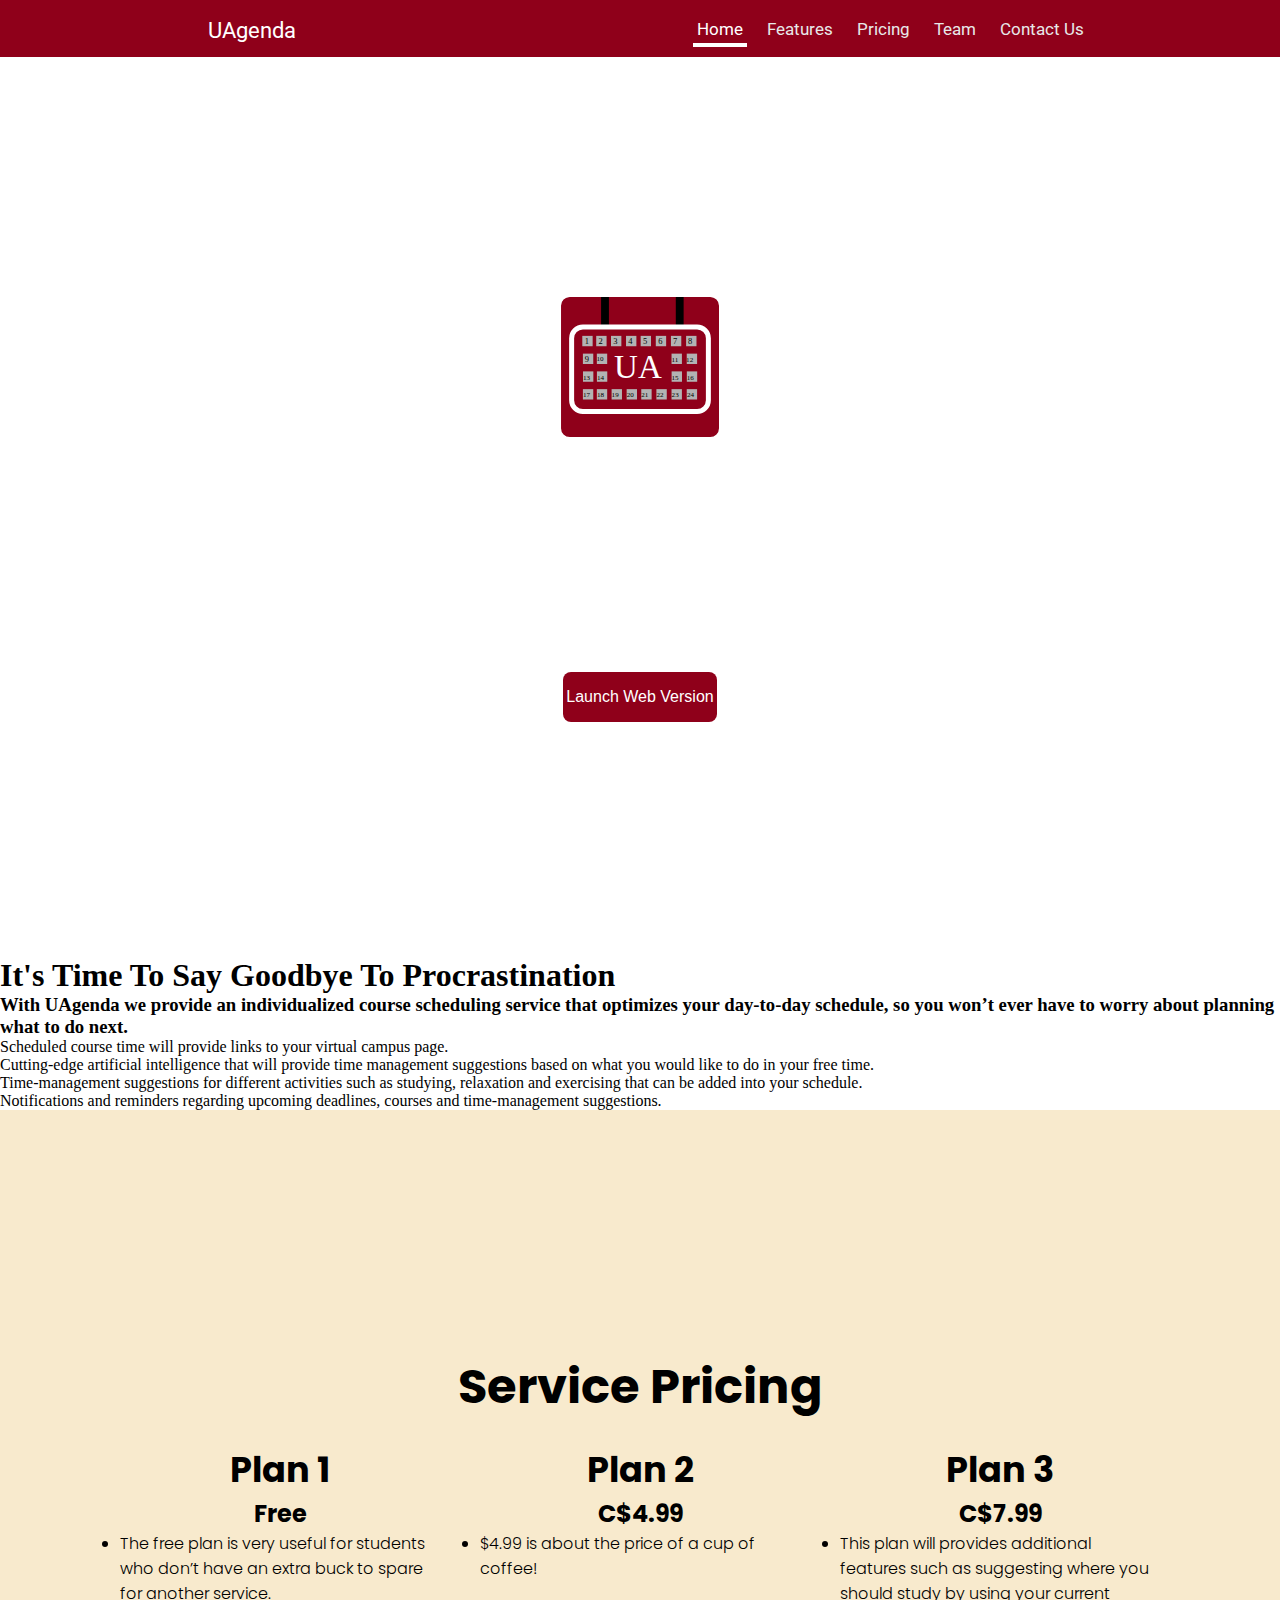
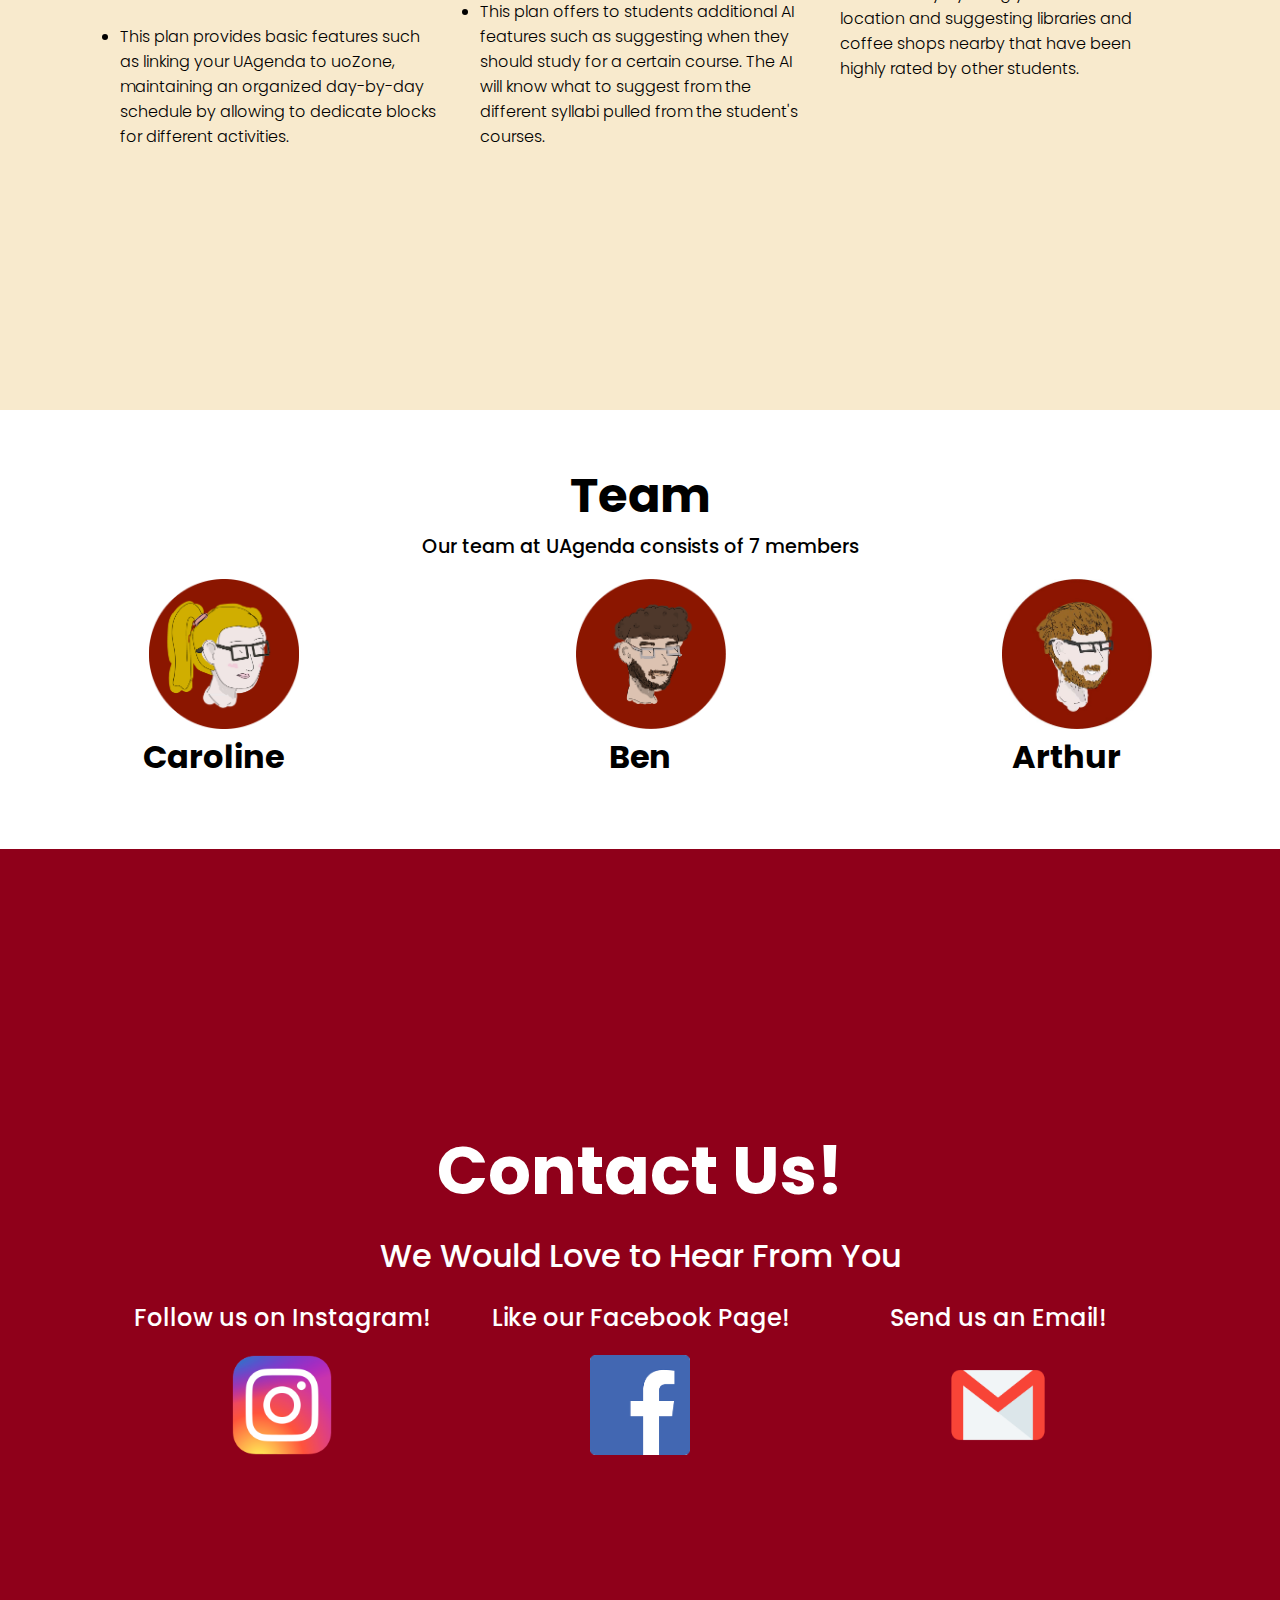
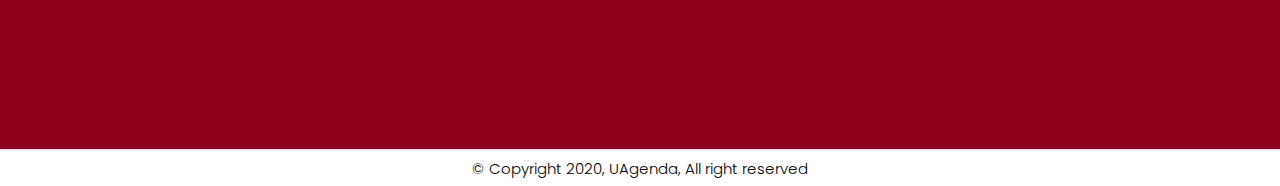
==== index.html @ 2c71de0d "Merge branch 'master' of https://github.com/UAgenda/UAgenda.github.io" ====
<!DOCTYPE html>
<html lang="en" dir="ltr">
<head>
    <meta charset="utf-8">
    <title>UAgenda.me</title>
    <link rel="stylesheet" href="style.css">
    <meta name="viewport" content="width=device-width, initial-scale=1">
    <link rel="icon" href="img/UAgenda-icon-v2.svg" type="image/svg">
    <link rel="apple-touch-icon" sizes="180x180" href="img/UAgenda-icon-v2.svg">
    <link rel="shortcut icon" href="img/UAgenda-icon-v2.svg">
    <meta name="msapplication-TileImage" content="img/UAgenda-icon-v2.svg">
    <meta name="msapplication-TileColor" content="#00aba9">
    <link href="https://fonts.googleapis.com/css2?family=Roboto:wght@300;400;500;700&display=swap" rel="stylesheet">
    <link href="https://fonts.googleapis.com/css2?family=Poppins:wght@300;400;500;700&display=swap" rel="stylesheet">
    <link href="https://fonts.googleapis.com/css2?family=Montserrat:wght@100;400;500&display=swap" rel="stylesheet">
    <script src="https://code.jquery.com/jquery-3.5.1.min.js"
            integrity="sha256-9/aliU8dGd2tb6OSsuzixeV4y/faTqgFtohetphbbj0=" crossorigin="anonymous"></script>
    <script src="index.js"></script>
</head>
<body>

<div class="navbar">
    <div class="brand">
        <a class="nav-logo" href="index.html">UAgenda</a>
    </div>
    <div class="links">
        <a class="nav-link active" href="#home">Home</a>
        <a class="nav-link" href="#features">Features</a>
        <a class="nav-link" href="#pricing">Pricing</a>
        <a class="nav-link" href="#team">Team</a>
        <a class="nav-link" href="#contact">Contact Us</a>
    </div>
</div>

<section class="full-page" id="home">
    <div class="home">
        <div class="home-text text-center">
            <img src="img/UAgenda.svg" alt="" class="main-logo">
            <h2 class="main-text">UAgenda</h2>
            <h3 class="secondary-text">Your next way to organize</h3>
            <div class="button-container">
                <a href="#" class="app-badge"><img class="app-badge" src="img/google-play-badge.png" alt=""></a>
                <a href="#" class="app-badge"><img class="app-badge" src="img/apple-store-badge.svg" alt=""></a>
            </div>
            <br>
            <div class="button-container">
                <a href="#">
                    <button class="web-version-button app-badge">Launch Web Version</button>
                </a>
            </div>
        </div>
    </div>
</section>
<section id="features">
    <div class="features">
        <h1>It's Time To Say Goodbye To Procrastination</h1>
        <h3>
            With UAgenda we provide an individualized course scheduling service that optimizes your day-to-day schedule, so you won’t ever have to worry about planning what to do next. 
        </h3>
        <div class="row">
            <div class="col">
                Scheduled course time will provide links to your virtual campus page.
            </div>
            <div class="col">
                Cutting-edge artificial intelligence that will provide time management suggestions based on what you
                would like to do in your free time.
            </div>
            <div class="col">
                Time-management suggestions for different activities such as studying, relaxation and exercising that can be added into your schedule.
            </div>
            <div class="col">
                Notifications and reminders regarding upcoming deadlines, courses and time-management suggestions.
            </div>
        </div>
    </div>
</section>
<section id="pricing">
    <div class="pricing text-center">
        <h1 class="pricing-main-text">Service Pricing</h1>
        <div class="rows" style="align-items: start">
            <div class="row-3-pricing">
                <h2 class="pricing-secondary-text">Plan 1 </h2>
                <p class="pricing-cost-text">Free</p>
                <li class="pricing-text">
                    The free plan is very useful for students who don’t have an extra buck to spare for another service.
                </li>
                <br>
                <li class="pricing-text">
                    This plan provides basic features such as linking your UAgenda to uoZone, maintaining an organized day-by-day schedule by allowing to dedicate blocks for different activities.
                </li>
            </div>
            <div class="row-3-pricing">
                <h2 class="pricing-secondary-text">Plan 2 </h2>
                <p class="pricing-cost-text">C$4.99</p>
                <li class="pricing-text">
                    $4.99 is about the price of a cup of coffee!
                </li> 
                <br>
                <li class="pricing-text">
                    This plan offers to students additional AI features such as suggesting when they should study for a certain course. The AI will know what to suggest from the different syllabi pulled from the student's courses.
                </li>
            </div>
            <div class="row-3-pricing">
                <h2 class="pricing-secondary-text">Plan 3 </h2>
                <p class="pricing-cost-text">C$7.99</p>
                <li class="pricing-text">
                    This plan will provides additional features such as suggesting where you should study by using your current location and suggesting libraries and coffee shops nearby that have been highly rated by other students.
                </li>
            </div>
        </div>
    </div>
</section>
<section id="team">
    <div class="team">
        <div class="text-center">
            <h1 class="team-h1">Team</h1>
            <h2 class="team-h2">Our team at UAgenda consists of 7 members</h2>
            <br>
        </div>
        <div class="rows">
            <div class="row-7">
                <img src="img/caroline.png" alt="caroline" width="150" height="150"
                     style="padding-left: 5%">
                <p class="team-text">Caroline</p>
            </div>
            <div class="row-7">
                <img src="img/ben.png" alt="ben" width="150" height="150"
                     style="padding-left: 5%">
                <p class="team-text">Ben</p>
            </div>
            <div class="row-7">
                <img src="img/arthur.jpg" alt="arthur" width="150" height="150"
                     style="padding-left: 5%">
                <p class="team-text">Arthur</p>
            </div>
        </div>
        <br>
    </div>
</section>

<section class="full-page" id="contact">
    <div class="contact">
        <div class="text-center">
            <h1 class="contact-h1">
                Contact Us! </h1>
            <h2 class="contact-h2">
                We Would Love to Hear From You </h2>
        </div>
        <div class="rows">
            <div class="row-3">
                <h2 class="contact-text">
                    Follow us on Instagram! </h2>
                <a href="https://www.instagram.com/uagendateam/">
                    <!-- Link to instagram page if we end up making one -->
                    <img src="img/instagram-logo.png" alt="Instagram Page" width="100" height="100">
                </a>
            </div>
            <div class="row-3">
                <h2 class="contact-text"> Like
                    our Facebook Page! </h2>
                <a href="https://www.facebook.com/UAgenda-103961678167204/?modal=admin_todo_tour">
                    <!-- Link to facebook page if we end up making one -->
                    <img src="img/facebook-logo.png" alt="Facebook Page" width="100" height="100">
                </a>
            </div>
            <div class="row-3">
                <h2 class="contact-text"> Send
                    us an Email! </h2>
                <a href="mailto: contact@uagenda.me"> <!-- Make Email -->
                    <img src="img/email.png" alt="Email" width="100" height="100">
                </a>
            </div>
        </div>
    </div>
</section>
<footer class="footer">
    <small>&copy; Copyright 2020, UAgenda, All right reserved</small>
</footer>
</body>
</html>
---- style.css ----
/* Remove margin everywhere */
*{
    margin: 0;
}

/* Body */
body {
    margin: 0;
    min-height: 100vh;
    display: flex;
    flex-direction: column;
}

/* Changing font-size for h1 and h2 */

section h1 {
    font-size: 2rem;
}

section h2 {
    font-size: 1.5rem;
}

/* Navbar */

/* Navbar class (Holds the all navbar elements) */
.navbar {
    /* Makes sure that the navbar is always on the top of screen*/
    position: sticky;
    top: 0;

    /* Makes sure the position of the text is good */
    display: flex;
    flex-wrap: wrap;
    background-color: #8F001A;
    padding: 15px 15% 10px;
}

/* Changes looks of the links in navbar */
.navbar a {
    text-decoration: none;
    font-family: "Roboto", "Segoe UI", sans-serif;
}

/* Changes look of logo or brand */
.nav-logo {
    float: left;
    font-size: 22px;
    color: #fff;
    margin-left: 1rem;
    padding-top: 3px;
}

/* Changes looks of links */
.nav-link {
    float: left;
    color: rgb(232 232 232);
    font-size: 17px;
    padding: 4px;
    border-bottom: .25rem solid transparent;
}

/* Makes the white border when hovering over the links */
.nav-link:hover {
    border-bottom: .25rem solid #fff;
    color: #fff;
}

.active {
    border-bottom: .25rem solid #fff;
    color: #fff;
}

/* Responsive (Working on mobile and PCs) */

@media screen and (max-width: 667px) {

    /* Removes big padding when on mobile */
    .navbar {
        padding-left: 15px;
        padding-right: 15px;
        justify-content: center;
    }

    /* Moves links to center */
    .links {
        padding-top: 5px;
        margin-left: initial;
    }

    /* Removed the padding on each side of the page */
    .contact {
        padding-right: 20px;
        padding-left: 20px;
    }

    /* Changes the page from 3 rows to 1 when on mobile */
    .rows > .row-3 {
        flex: 1 1 100%;
    }

    /* Changes the page from 3 rows to 1 when on mobile */
    .rows > .row-3-pricing {
        flex: 1 1 100%;
    }

    /* Changes the page from 7 rows to 1 when on mobile */
    .rows > .row-7 {
        flex: 1 1 100%;
    }
}

@media screen and (min-width: 668px) {

    /* Adds big padding when on pc */
    .navbar {
        padding-left: 15%;
        padding-right: 15%;
        justify-content: initial;
    }

    /* Moves links to the right */
    .links {
        padding-top: initial;
        margin-left: auto!important;
    }

    /* Adds space between the links */
    .nav-link {
        margin-left: 1rem;
    }

    /* Adding padding on each side of the page */
    .contact {
        padding-right: 8%;
        padding-left: 8%;
    }

    /* Changes the page from 1 rows to 3 when on PC */
    .rows > .row-3 {
        flex: 1 1 30%;
    }

    .rows > .row-3-pricing {
        flex: 0 1 25%;
    }

    /* Changes the page from 1 rows to 7 when on PC */
    .rows > .row-7 {
        flex: 1 1 14%;
    }
}

/* Home Page */

/* Setting up the background-image in the div and contains the text */
.home {
    /* Setup image and position */
    background-image: url("img/calendar-4.jpg");
    background-size: cover;
    background-position-x: 50%;
    background-position-y: 50%;

    /* Setting up a way so the page is always the size of the screen or more (no white space on the bottom) */
    width: 100%;
    height: 100vh;
    display: flex;
    flex: 1;
    flex-direction: column;
    justify-content: center;
}

/* Text div (Sets up color, size and more) */
.home-text {
    color: #fff;
    font-size: 2.3rem;
    font-style: normal;
    font-family: 'Poppins', sans-serif;
    font-weight: 700;
    padding-left: 5px;
    padding-right: 5px;
}

/* Decides on the size of the logo */
.main-logo {
    width: 168px;
}

/* Home Launch Web Version button */
.web-version-button {
    color: #fff;
    background-color: #8F001A;
    padding: 10px 24px;
    border-width: 0px;
    height: 50px;
    border-radius: 8px!important;
    font-size: 16px;
    border-color: #a6a6a6;
}

/* Fix button placement */
.button-container {
    display: inline-flex;
    vertical-align: middle;
}

/* App badge */
.app-badge {
    height: 50px;
    padding-left: 3px;
    padding-right: 3px;
}

/* Change size of main text */
.main-text {
    font-size: 1.5em;
}

/* Change size of secondary text */
.secondary-text {
    font-size: 1.2em;
}

/* Pricing Page */

/* Setting up the background-image in the div and contains the text */
.pricing {
    background-color: #f8eacd;
    min-height: 100vh;
    display: flex;
    flex-direction: column;
    justify-content: center;
}

.pricing-main-text {
    font-size: 3rem;
    font-style: normal;
    font-family: 'Poppins', sans-serif;
    font-weight: 700;
}

.pricing-secondary-text {
    font-size: 2.2rem;
    font-style: normal;
    font-family: 'Poppins', sans-serif;
    font-weight: 700;
}

.pricing-cost-text {
    font-size: 1.5rem;
    font-style: normal;
    font-family: 'Poppins', sans-serif;
    font-weight: 700;
}

.pricing-text {
    font-size: 1rem;
    font-style: normal;
    font-family: 'Poppins', sans-serif;
    font-weight: 300;
    text-align: left;
}

.row-3-pricing {
    text-align: center;
    padding: 20px;
}

/* Team Section*/

.team {
    padding-bottom: 50px;
    padding-top: 50px;
}

/* Team Text */
.team-text {
    font-size: 2rem;
    font-style: normal;
    font-family: 'Poppins', sans-serif;
    font-weight: 700;
}

.team-h1 {
    font-family: 'Poppins', sans-serif;
    font-weight: 700;
    font-size: 3rem;
}

.team-h2 {
    font-family: 'Poppins', sans-serif;
    font-weight: 500;
    font-size: 1.2rem;
}

/* Contact Section */

/* Setting up the background-image in the div and contains the text */
.contact {
    background-color: #8F001A; /* Garnett */
    min-height: 100vh;
    display: flex;
    flex-direction: column;
    justify-content: center;
}

.contact-h1 {
    font-family: 'Poppins', sans-serif;
    font-weight: 700;
    font-size: 4.2rem;
    color: #fff;
    padding-bottom: 10px;
}

.contact-h2 {
    font-family: 'Poppins', sans-serif;
    font-weight: 500;
    font-size: 2rem;
    color: #fff;
    padding-bottom: 20px;
}

.contact-text {
    font-family: 'Poppins', sans-serif;
    font-weight: 500;
    font-size: 1.5rem;
    color: #fff;
    padding-bottom: 20px;
}

/* Setting the rows */
.rows {
    display: flex;
    flex-wrap: wrap;
    align-items: center;
    flex-direction: row;
    justify-content: center;
}

.row-3 {
    text-align: center;
    padding-bottom: 20px;
}

.row-7 {
    text-align: center;
}

/* Class that makes the height the full page */

.full-page {
    height: 100vh;
}

/* Style footer */
.footer {
    text-align: center;
    font-family: 'Poppins', sans-serif;
    font-weight: 300;
    font-size: 18px;
    padding-top: 5px;
    padding-bottom: 5px;
}

/* Helper Classes */

/* Class to set the margin to 0 */
.m-0 {
    margin: 0;
}

/* Class to align text to center */
.text-center {
    text-align: center;
}
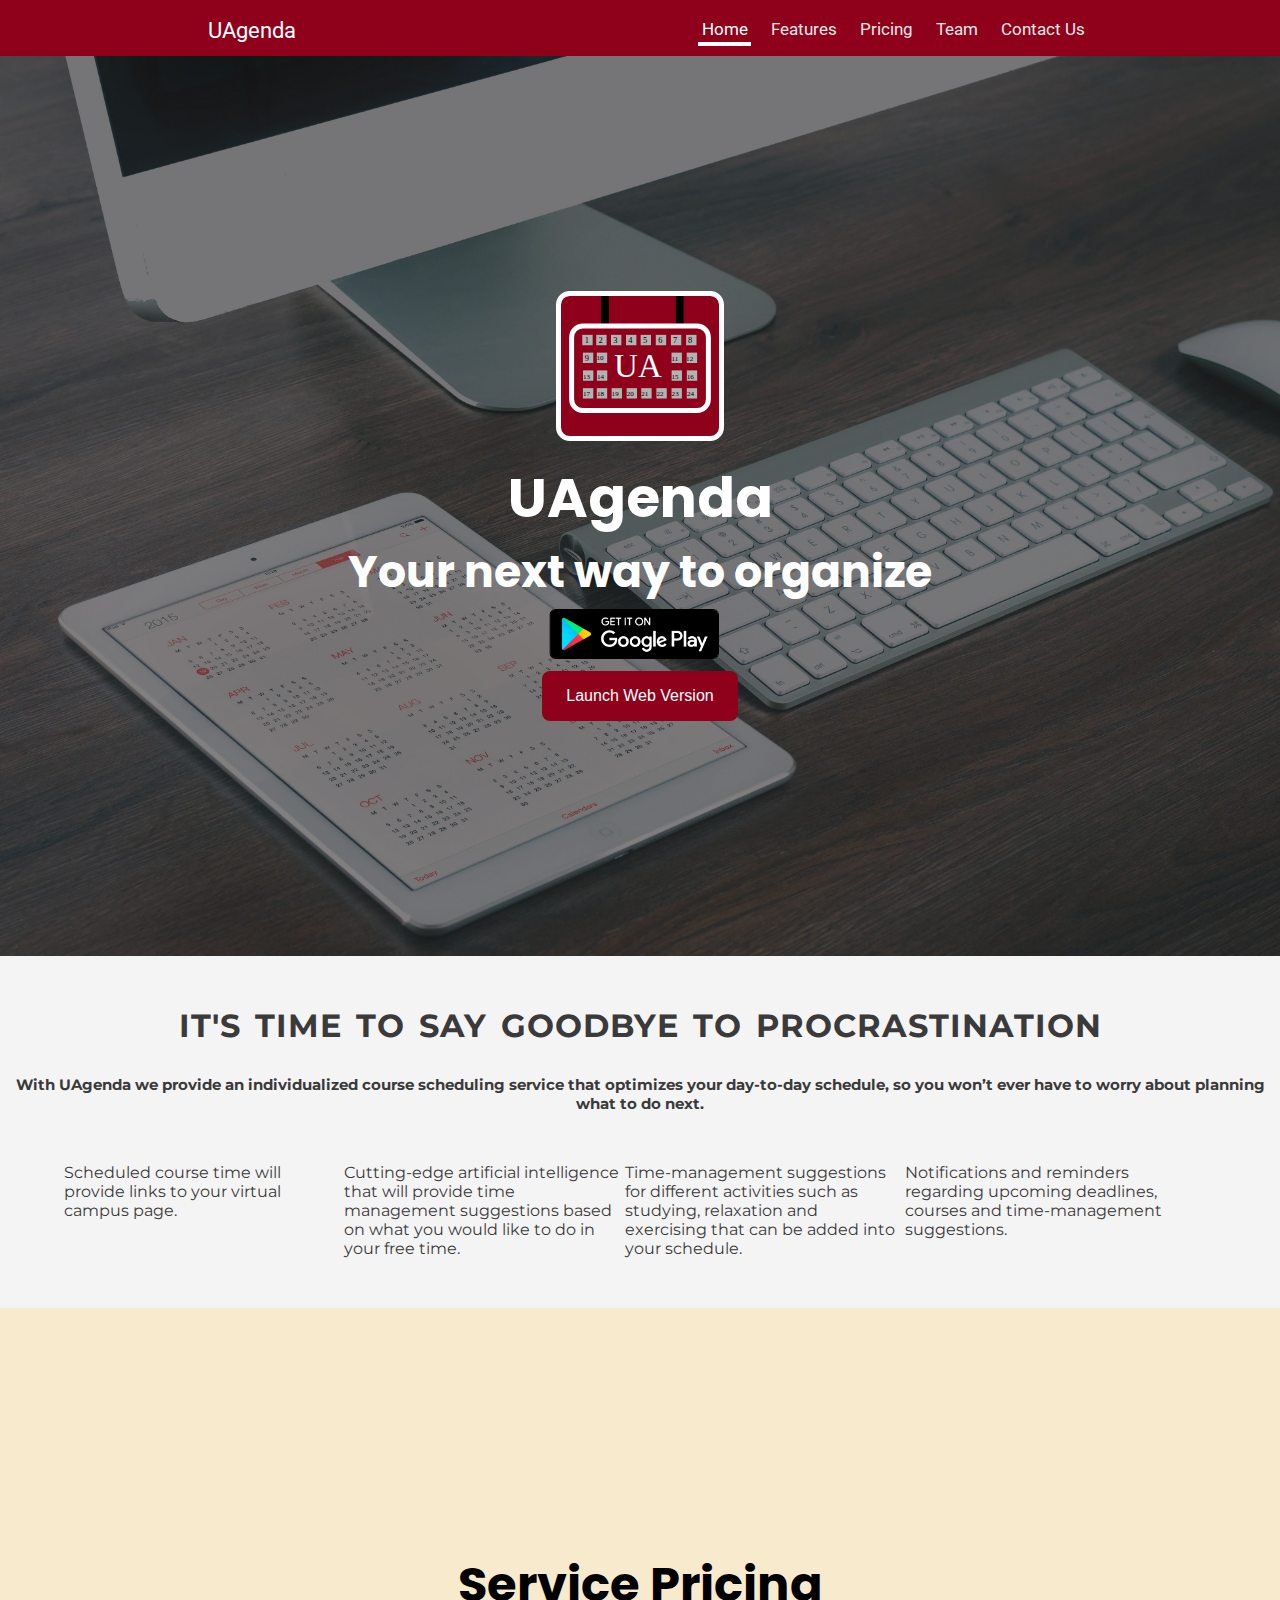
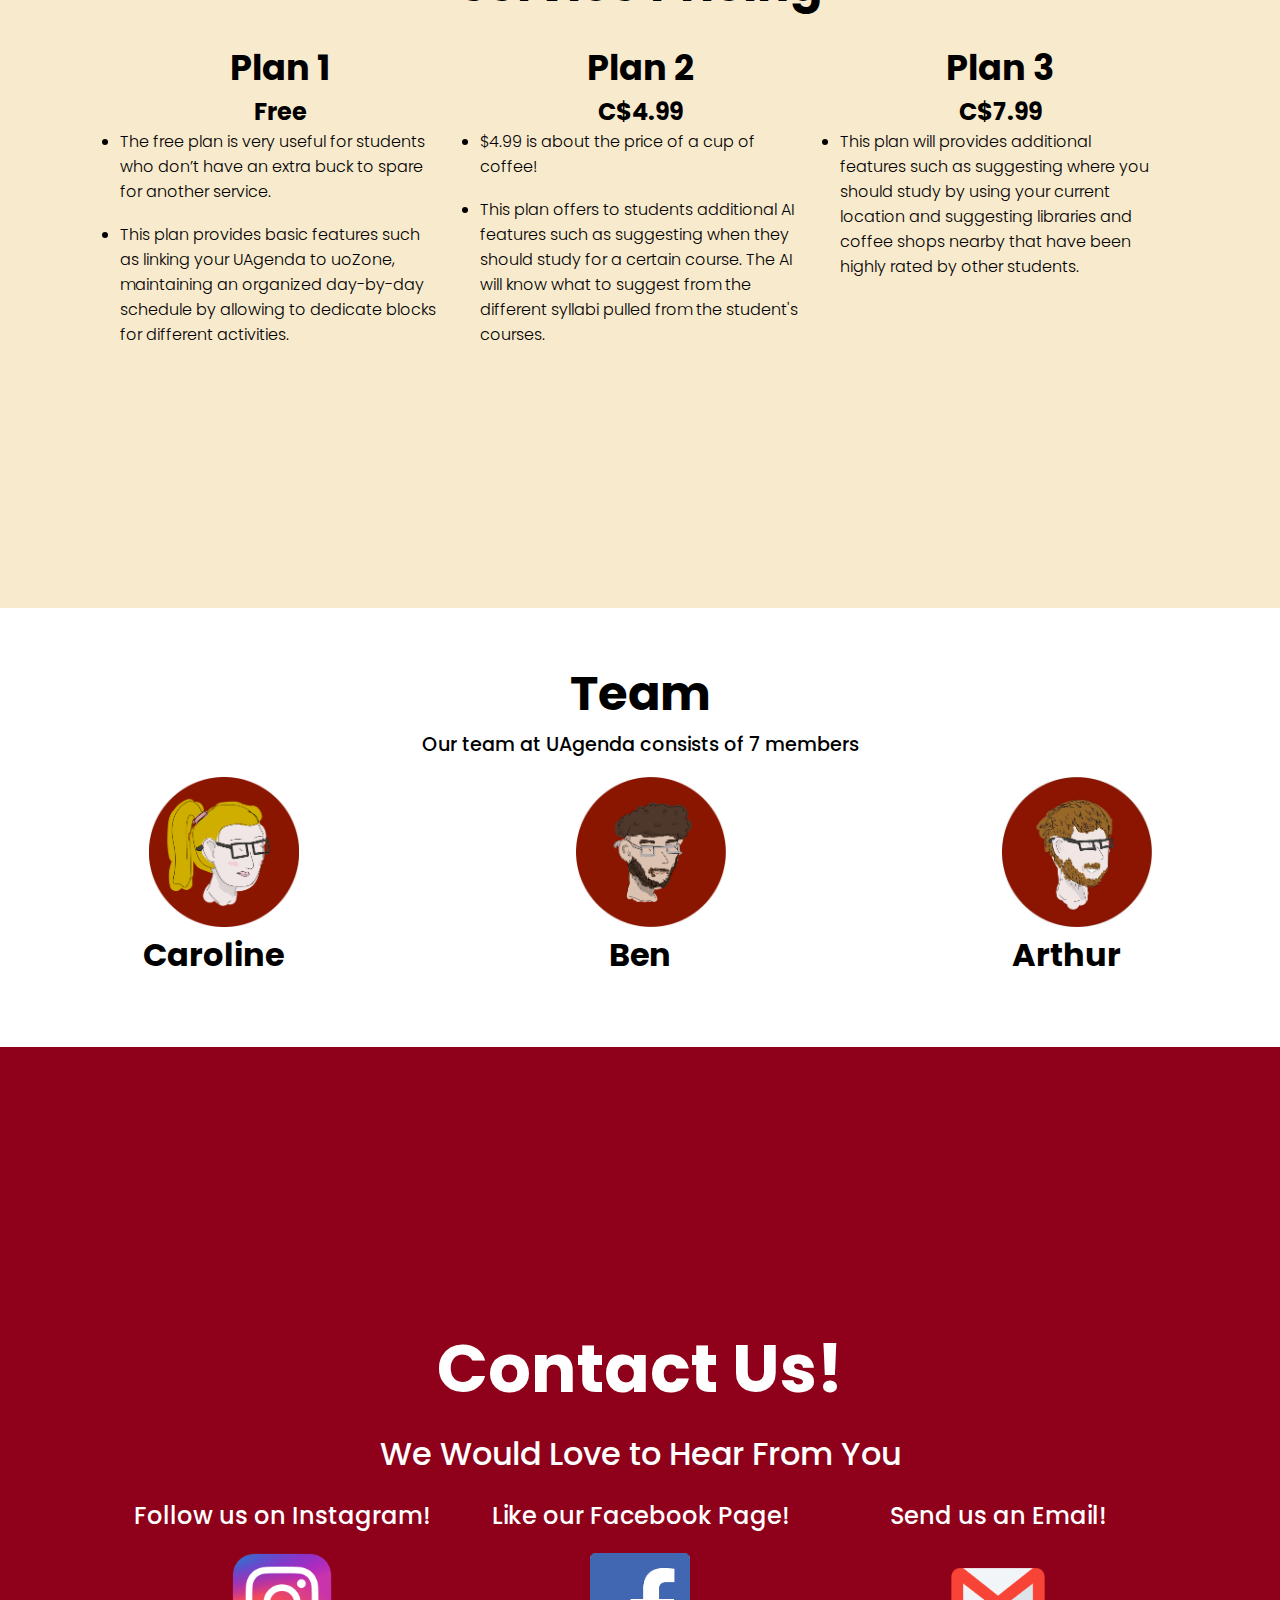
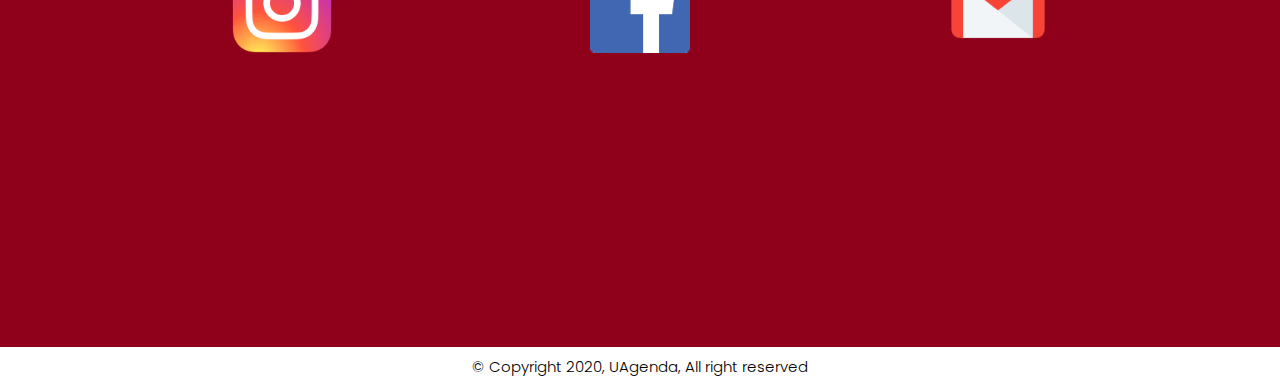
==== commit ae5138f8: "Optimized images" ====
--- a/index.html
+++ b/index.html
@@ -13,9 +13,6 @@
     <link href="https://fonts.googleapis.com/css2?family=Roboto:wght@300;400;500;700&display=swap" rel="stylesheet">
     <link href="https://fonts.googleapis.com/css2?family=Poppins:wght@300;400;500;700&display=swap" rel="stylesheet">
     <link href="https://fonts.googleapis.com/css2?family=Montserrat:wght@100;400;500&display=swap" rel="stylesheet">
-    <script src="https://code.jquery.com/jquery-3.5.1.min.js"
-            integrity="sha256-9/aliU8dGd2tb6OSsuzixeV4y/faTqgFtohetphbbj0=" crossorigin="anonymous"></script>
-    <script src="index.js"></script>
 </head>
 <body>
 
@@ -176,5 +173,8 @@
 <footer class="footer">
     <small>&copy; Copyright 2020, UAgenda, All right reserved</small>
 </footer>
+<script src="https://code.jquery.com/jquery-3.5.1.min.js"
+        integrity="sha256-9/aliU8dGd2tb6OSsuzixeV4y/faTqgFtohetphbbj0=" crossorigin="anonymous"></script>
+<script src="index.js"></script>
 </body>
 </html>
--- a/style.css
+++ b/style.css
@@ -1,5 +1,6 @@
 /* Remove margin everywhere */
 *{
+    /*box-sizing: border-box;*/
     margin: 0;
 }
 
@@ -56,7 +57,7 @@
     float: left;
     color: rgb(232 232 232);
     font-size: 17px;
-    padding: 4px;
+    padding: 3.5px;
     border-bottom: .25rem solid transparent;
 }
 
@@ -108,6 +109,15 @@
     .rows > .row-7 {
         flex: 1 1 100%;
     }
+
+    /* Changes the page from 4 rows to 1 when on mobile */
+    .col{
+        display: inline-block;
+        text-align: left;
+        width: 100%;
+        padding-bottom: 20px;
+        vertical-align: top;
+    }
 }
 
 @media screen and (min-width: 668px) {
@@ -148,6 +158,15 @@
     /* Changes the page from 1 rows to 7 when on PC */
     .rows > .row-7 {
         flex: 1 1 14%;
+    }
+
+    /* Changes the page from 1 rows to 4 when on PC */
+    .col{
+        display: inline-block;
+        text-align: left;
+        width: 24%;
+        vertical-align: top;
+        padding-bottom: 20px;
     }
 }
 
@@ -186,6 +205,19 @@
     width: 168px;
 }
 
+/* Fix button placement */
+.button-container {
+    display: inline-flex;
+    vertical-align: middle;
+}
+
+/* App badge */
+.app-badge {
+    height: 50px;
+    padding-left: 3px;
+    padding-right: 3px;
+}
+
 /* Home Launch Web Version button */
 .web-version-button {
     color: #fff;
@@ -198,19 +230,6 @@
     border-color: #a6a6a6;
 }
 
-/* Fix button placement */
-.button-container {
-    display: inline-flex;
-    vertical-align: middle;
-}
-
-/* App badge */
-.app-badge {
-    height: 50px;
-    padding-left: 3px;
-    padding-right: 3px;
-}
-
 /* Change size of main text */
 .main-text {
     font-size: 1.5em;
@@ -219,6 +238,35 @@
 /* Change size of secondary text */
 .secondary-text {
     font-size: 1.2em;
+}
+/*Features Page*/
+.features{
+    background-color: #f4f4f4;
+    color: #3B3A3B;
+    font-family: 'Montserrat', sans-serif;
+    padding-bottom: 30px;
+    padding-top: 30px;
+}
+.features h1{
+    display: flex;
+    justify-content: center;
+    text-transform: uppercase;
+    letter-spacing: 1px;
+    word-spacing: 4px;
+    padding: 20px;
+}
+.features h3{
+    /*max-width: 1000px;*/
+    font-size: 15px;
+    margin-top: 10px;
+    /*margin-left: 300px;*/
+    /*margin-right: 300px;*/
+    text-align: center;
+}
+.row{
+    width: 90%;
+    padding-top: 50px;
+    margin-left: 5%;
 }
 
 /* Pricing Page */
@@ -349,7 +397,7 @@
 /* Class that makes the height the full page */
 
 .full-page {
-    height: 100vh;
+    min-height: 100vh;
 }
 
 /* Style footer */
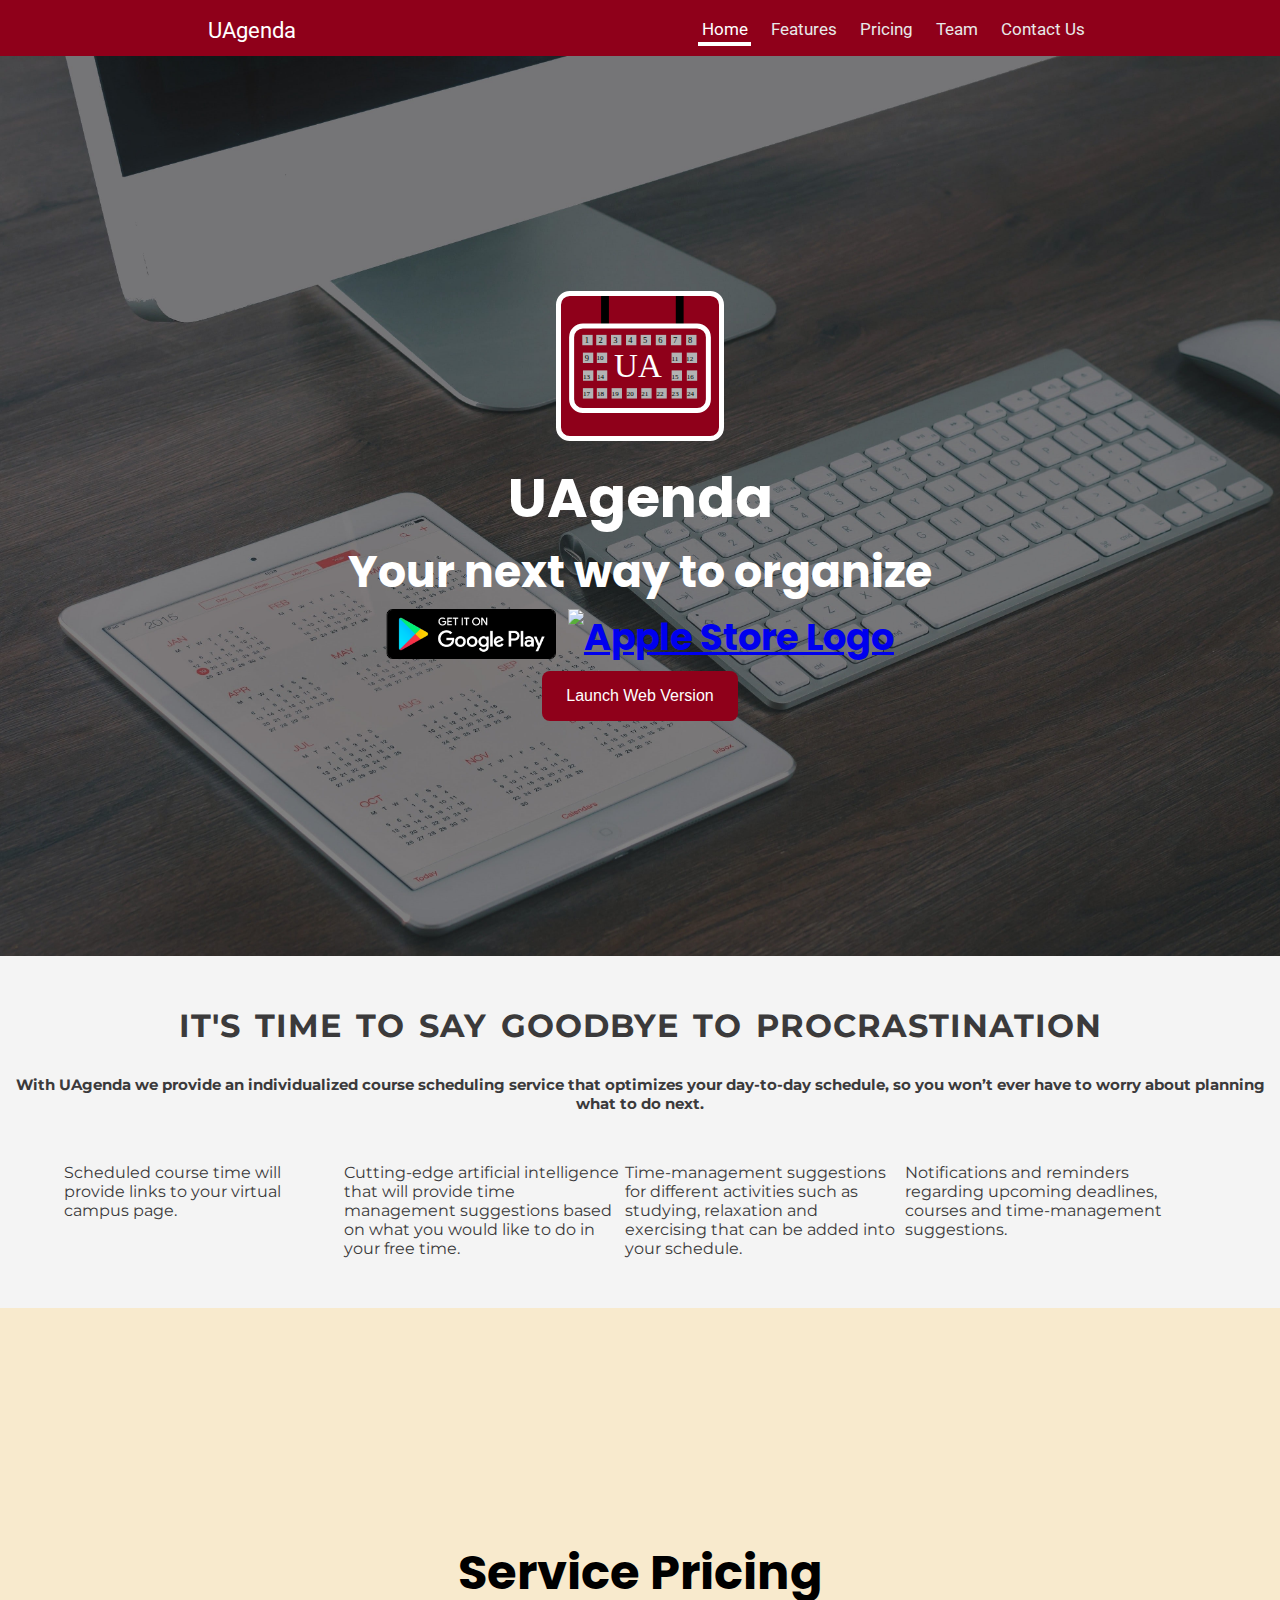
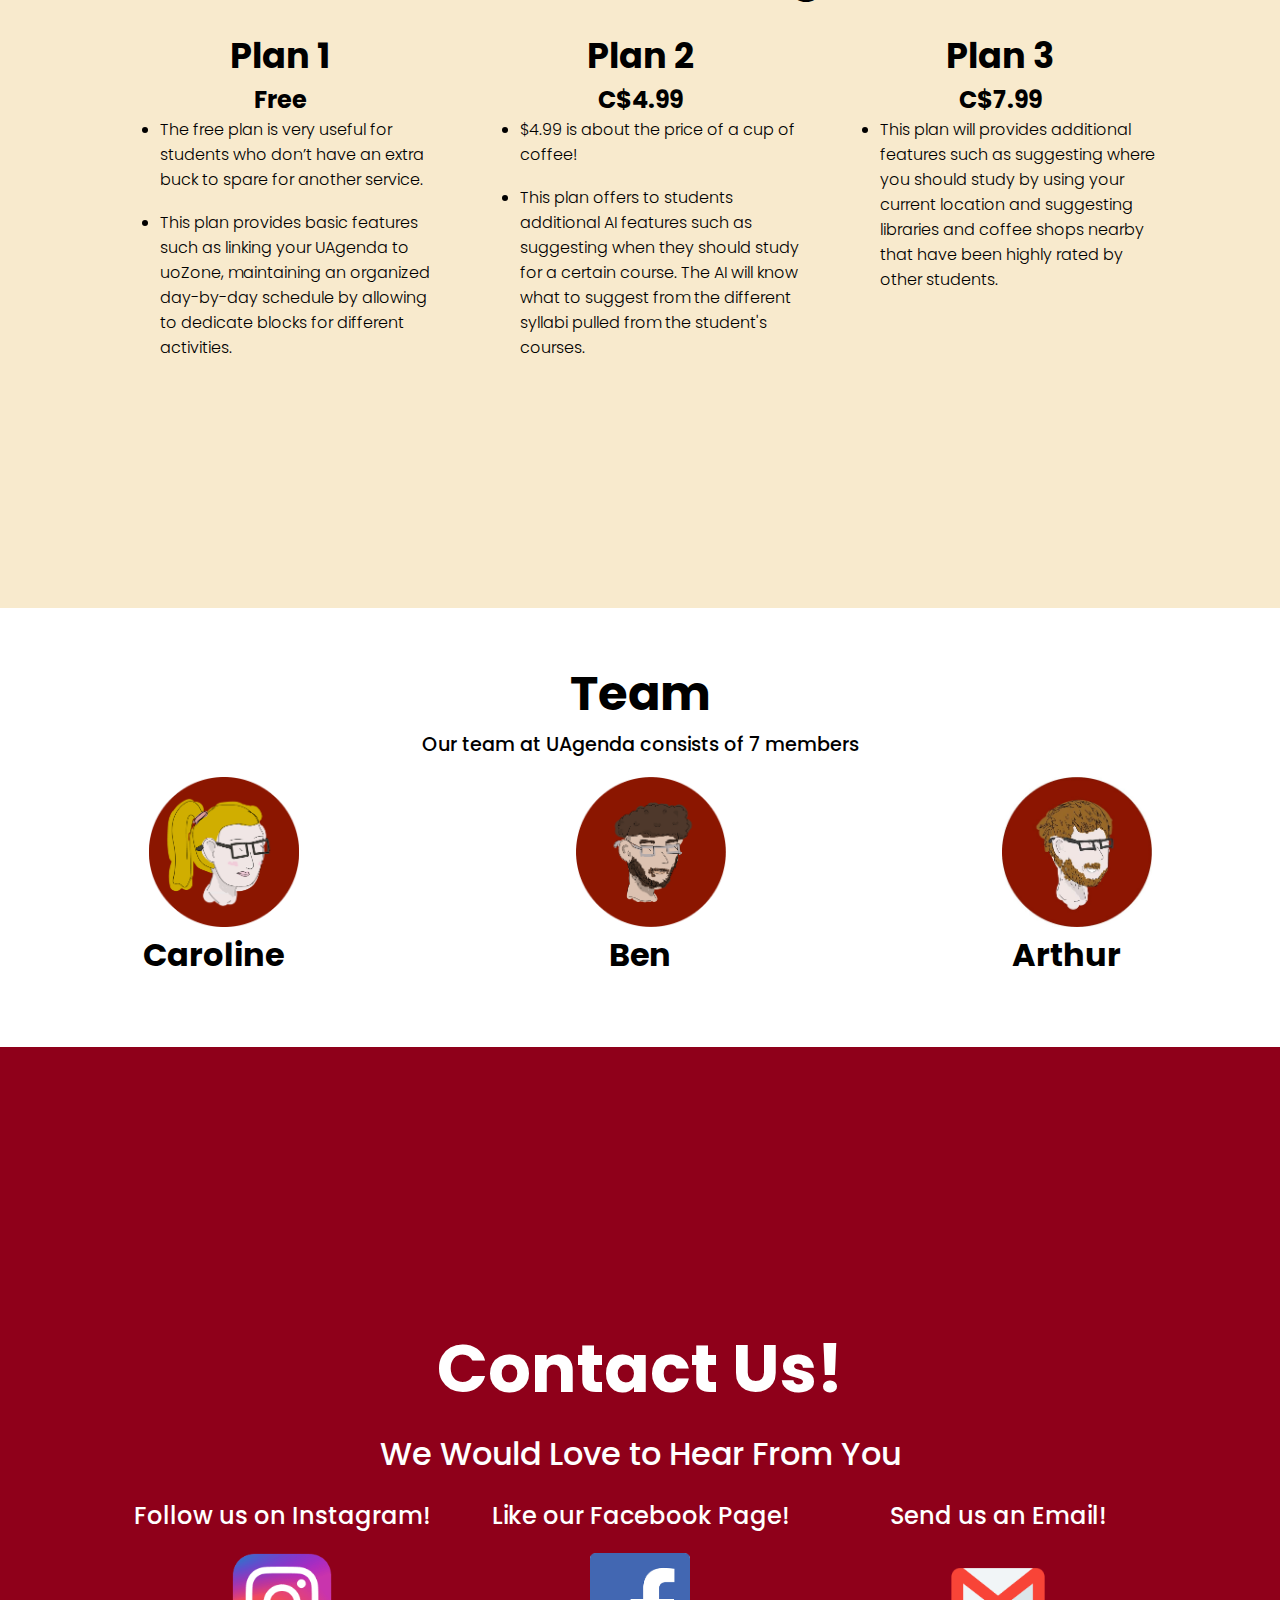
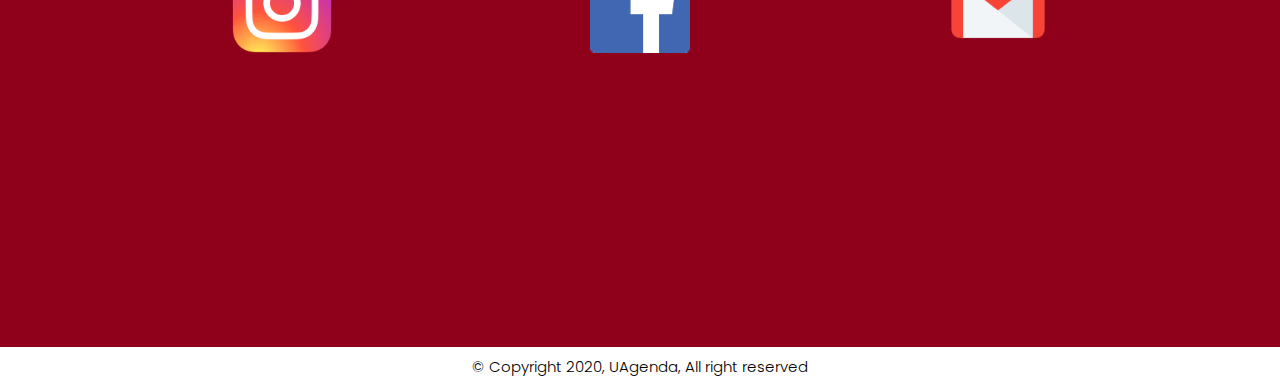
==== commit 6adbcdfe: "Optimizing website with LightHouse" ====
--- a/index.html
+++ b/index.html
@@ -5,6 +5,7 @@
     <title>UAgenda.me</title>
     <link rel="stylesheet" href="style.css">
     <meta name="viewport" content="width=device-width, initial-scale=1">
+    <meta name="Description" content="UAgenda marketing website">
     <link rel="icon" href="img/UAgenda-icon-v2.svg" type="image/svg">
     <link rel="apple-touch-icon" sizes="180x180" href="img/UAgenda-icon-v2.svg">
     <link rel="shortcut icon" href="img/UAgenda-icon-v2.svg">
@@ -32,12 +33,12 @@
 <section class="full-page" id="home">
     <div class="home">
         <div class="home-text text-center">
-            <img src="img/UAgenda.svg" alt="" class="main-logo">
+            <img src="img/UAgenda.svg" alt="UAgenda Logo" class="main-logo">
             <h2 class="main-text">UAgenda</h2>
             <h3 class="secondary-text">Your next way to organize</h3>
             <div class="button-container">
-                <a href="#" class="app-badge"><img class="app-badge" src="img/google-play-badge.png" alt=""></a>
-                <a href="#" class="app-badge"><img class="app-badge" src="img/apple-store-badge.svg" alt=""></a>
+                <a href="#" class="app-badge"><img class="app-badge" src="img/google-play-badge.png" alt="Google Play Logo"></a>
+                <a href="#" class="app-badge"><img class="app-badge" src="img/apple-store-badge.svg" alt="Apple Store Logo"></a>
             </div>
             <br>
             <div class="button-container">
@@ -78,31 +79,37 @@
             <div class="row-3-pricing">
                 <h2 class="pricing-secondary-text">Plan 1 </h2>
                 <p class="pricing-cost-text">Free</p>
-                <li class="pricing-text">
-                    The free plan is very useful for students who don’t have an extra buck to spare for another service.
-                </li>
-                <br>
-                <li class="pricing-text">
-                    This plan provides basic features such as linking your UAgenda to uoZone, maintaining an organized day-by-day schedule by allowing to dedicate blocks for different activities.
-                </li>
+                <ul>
+                    <li class="pricing-text">
+                        The free plan is very useful for students who don’t have an extra buck to spare for another service.
+                    </li>
+                    <br>
+                    <li class="pricing-text">
+                        This plan provides basic features such as linking your UAgenda to uoZone, maintaining an organized day-by-day schedule by allowing to dedicate blocks for different activities.
+                    </li>
+                </ul>
             </div>
             <div class="row-3-pricing">
                 <h2 class="pricing-secondary-text">Plan 2 </h2>
                 <p class="pricing-cost-text">C$4.99</p>
-                <li class="pricing-text">
-                    $4.99 is about the price of a cup of coffee!
-                </li> 
-                <br>
-                <li class="pricing-text">
-                    This plan offers to students additional AI features such as suggesting when they should study for a certain course. The AI will know what to suggest from the different syllabi pulled from the student's courses.
-                </li>
+                <ul>
+                    <li class="pricing-text">
+                        $4.99 is about the price of a cup of coffee!
+                    </li>
+                    <br>
+                    <li class="pricing-text">
+                        This plan offers to students additional AI features such as suggesting when they should study for a certain course. The AI will know what to suggest from the different syllabi pulled from the student's courses.
+                    </li>
+                </ul>
             </div>
             <div class="row-3-pricing">
                 <h2 class="pricing-secondary-text">Plan 3 </h2>
                 <p class="pricing-cost-text">C$7.99</p>
-                <li class="pricing-text">
-                    This plan will provides additional features such as suggesting where you should study by using your current location and suggesting libraries and coffee shops nearby that have been highly rated by other students.
-                </li>
+                <ul>
+                    <li class="pricing-text">
+                        This plan will provides additional features such as suggesting where you should study by using your current location and suggesting libraries and coffee shops nearby that have been highly rated by other students.
+                    </li>
+                </ul>
             </div>
         </div>
     </div>
@@ -173,8 +180,8 @@
 <footer class="footer">
     <small>&copy; Copyright 2020, UAgenda, All right reserved</small>
 </footer>
-<script src="https://code.jquery.com/jquery-3.5.1.min.js"
+<script defer src="https://code.jquery.com/jquery-3.5.1.min.js"
         integrity="sha256-9/aliU8dGd2tb6OSsuzixeV4y/faTqgFtohetphbbj0=" crossorigin="anonymous"></script>
-<script src="index.js"></script>
+<script defer src="index.js"></script>
 </body>
 </html>
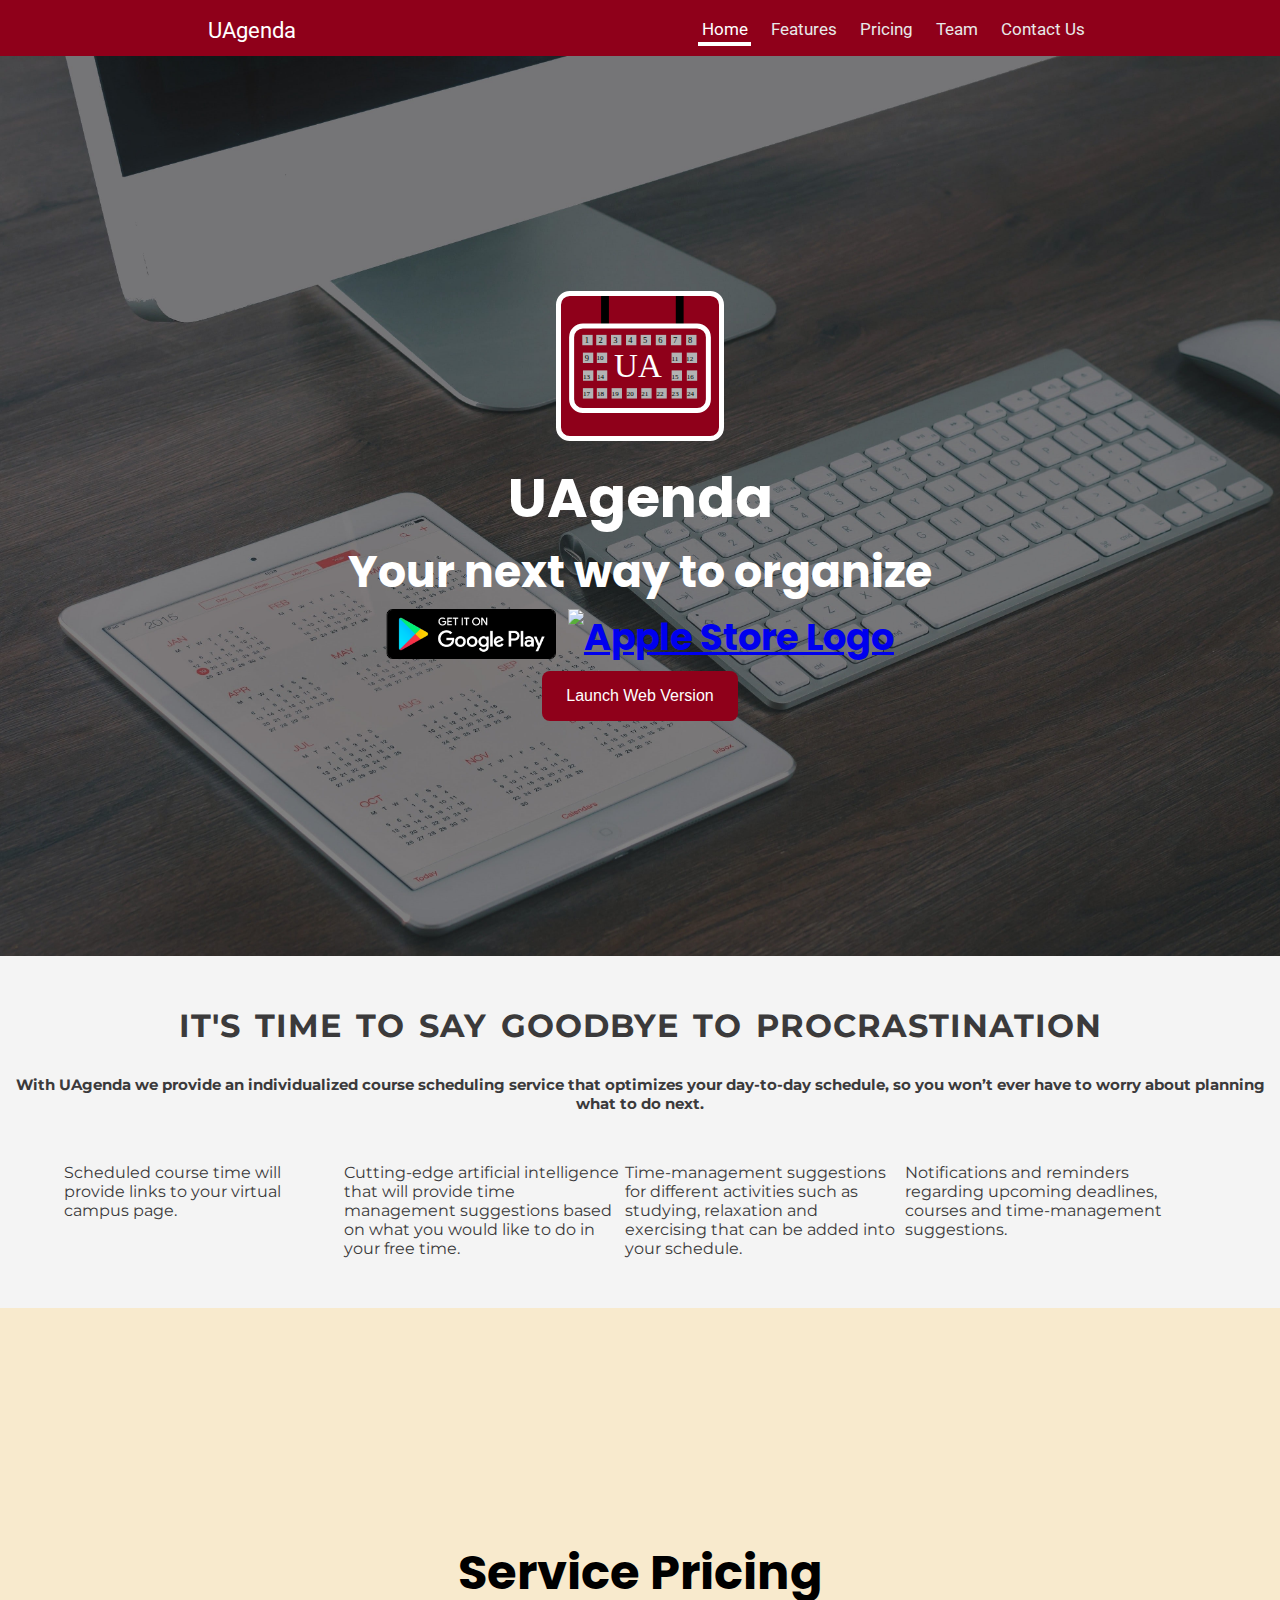
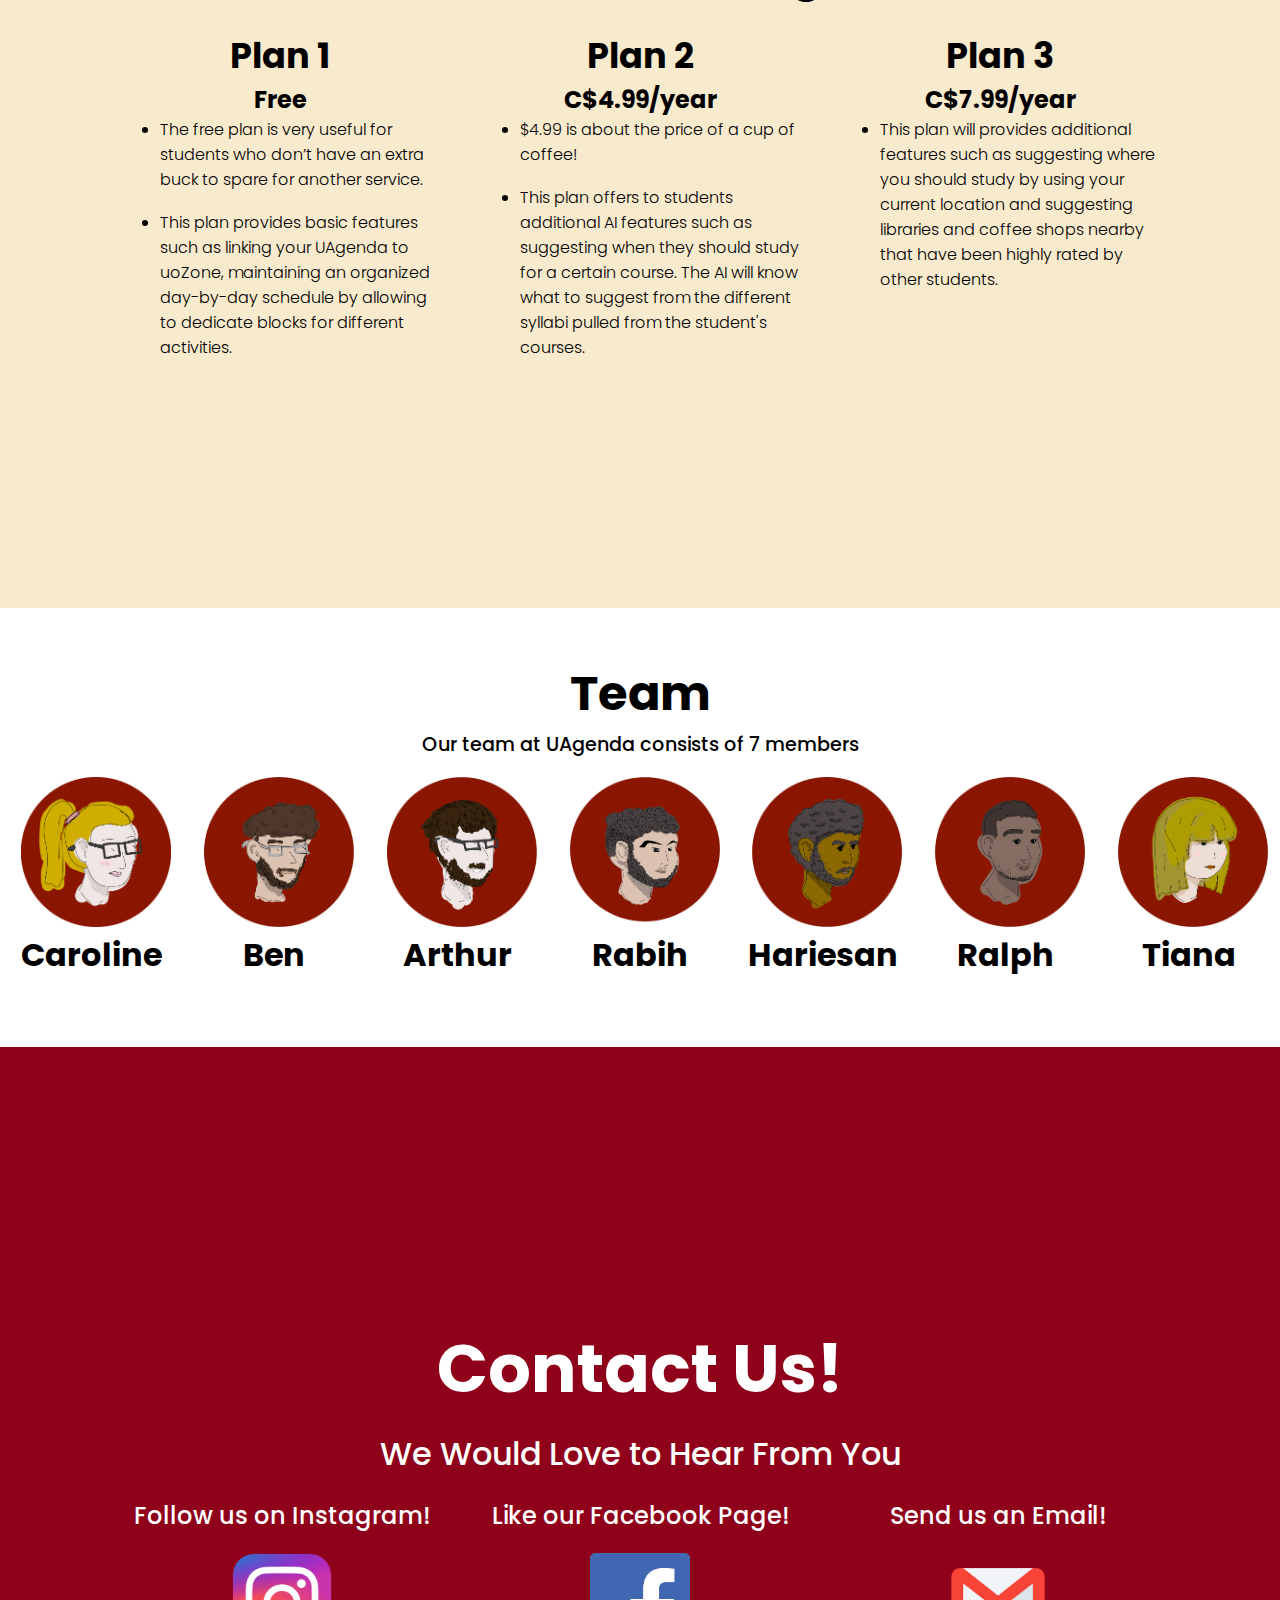
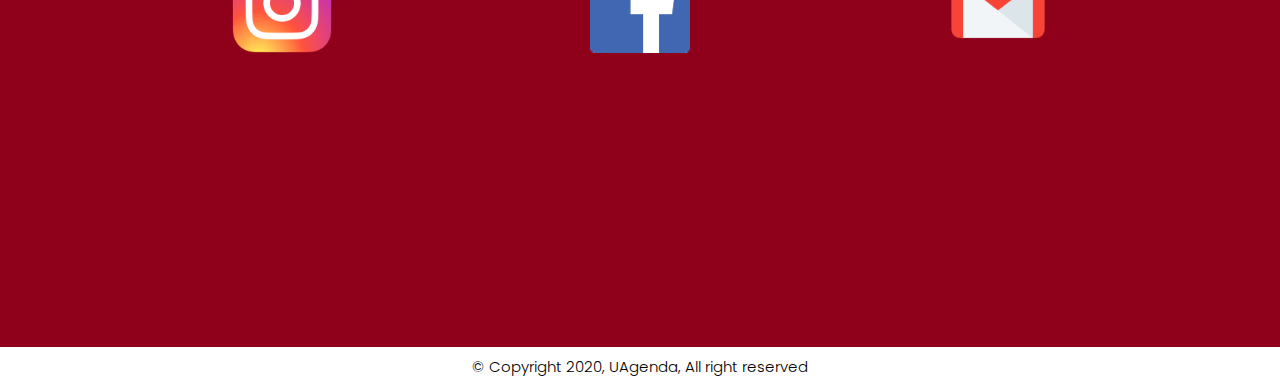
==== commit 65db656b: "Added remaining images" ====
--- a/index.html
+++ b/index.html
@@ -91,7 +91,7 @@
             </div>
             <div class="row-3-pricing">
                 <h2 class="pricing-secondary-text">Plan 2 </h2>
-                <p class="pricing-cost-text">C$4.99</p>
+                <p class="pricing-cost-text">C$4.99/year</p>
                 <ul>
                     <li class="pricing-text">
                         $4.99 is about the price of a cup of coffee!
@@ -104,7 +104,7 @@
             </div>
             <div class="row-3-pricing">
                 <h2 class="pricing-secondary-text">Plan 3 </h2>
-                <p class="pricing-cost-text">C$7.99</p>
+                <p class="pricing-cost-text">C$7.99/year</p>
                 <ul>
                     <li class="pricing-text">
                         This plan will provides additional features such as suggesting where you should study by using your current location and suggesting libraries and coffee shops nearby that have been highly rated by other students.
@@ -133,9 +133,29 @@
                 <p class="team-text">Ben</p>
             </div>
             <div class="row-7">
-                <img src="img/arthur.jpg" alt="arthur" width="150" height="150"
-                     style="padding-left: 5%">
-                <p class="team-text">Arthur</p>
+                <img src="img/arthur.png" alt="arthur" width="150" height="150"
+                     style="padding-left: 5%">
+                <p class="team-text">Arthur</p>         
+            </div>
+            <div class="row-7">
+                <img src="img/rabih.png" alt="rabih" width="150" height="150"
+                     style="padding-left: 5%">
+                <p class="team-text">Rabih</p>
+            </div>
+            <div class="row-7">
+                <img src="img/hariesan.png" alt="hariesan" width="150" height="150"
+                     style="padding-left: 5%">
+                <p class="team-text">Hariesan</p>
+            </div>
+            <div class="row-7">
+                <img src="img/ralph.png" alt="ralph" width="150" height="150"
+                     style="padding-left: 5%">
+                <p class="team-text">Ralph</p>
+            </div>
+            <div class="row-7">
+                <img src="img/tiana.png" alt="tiana" width="150" height="150"
+                     style="padding-left: 5%">
+                <p class="team-text">Tiana</p>
             </div>
         </div>
         <br>
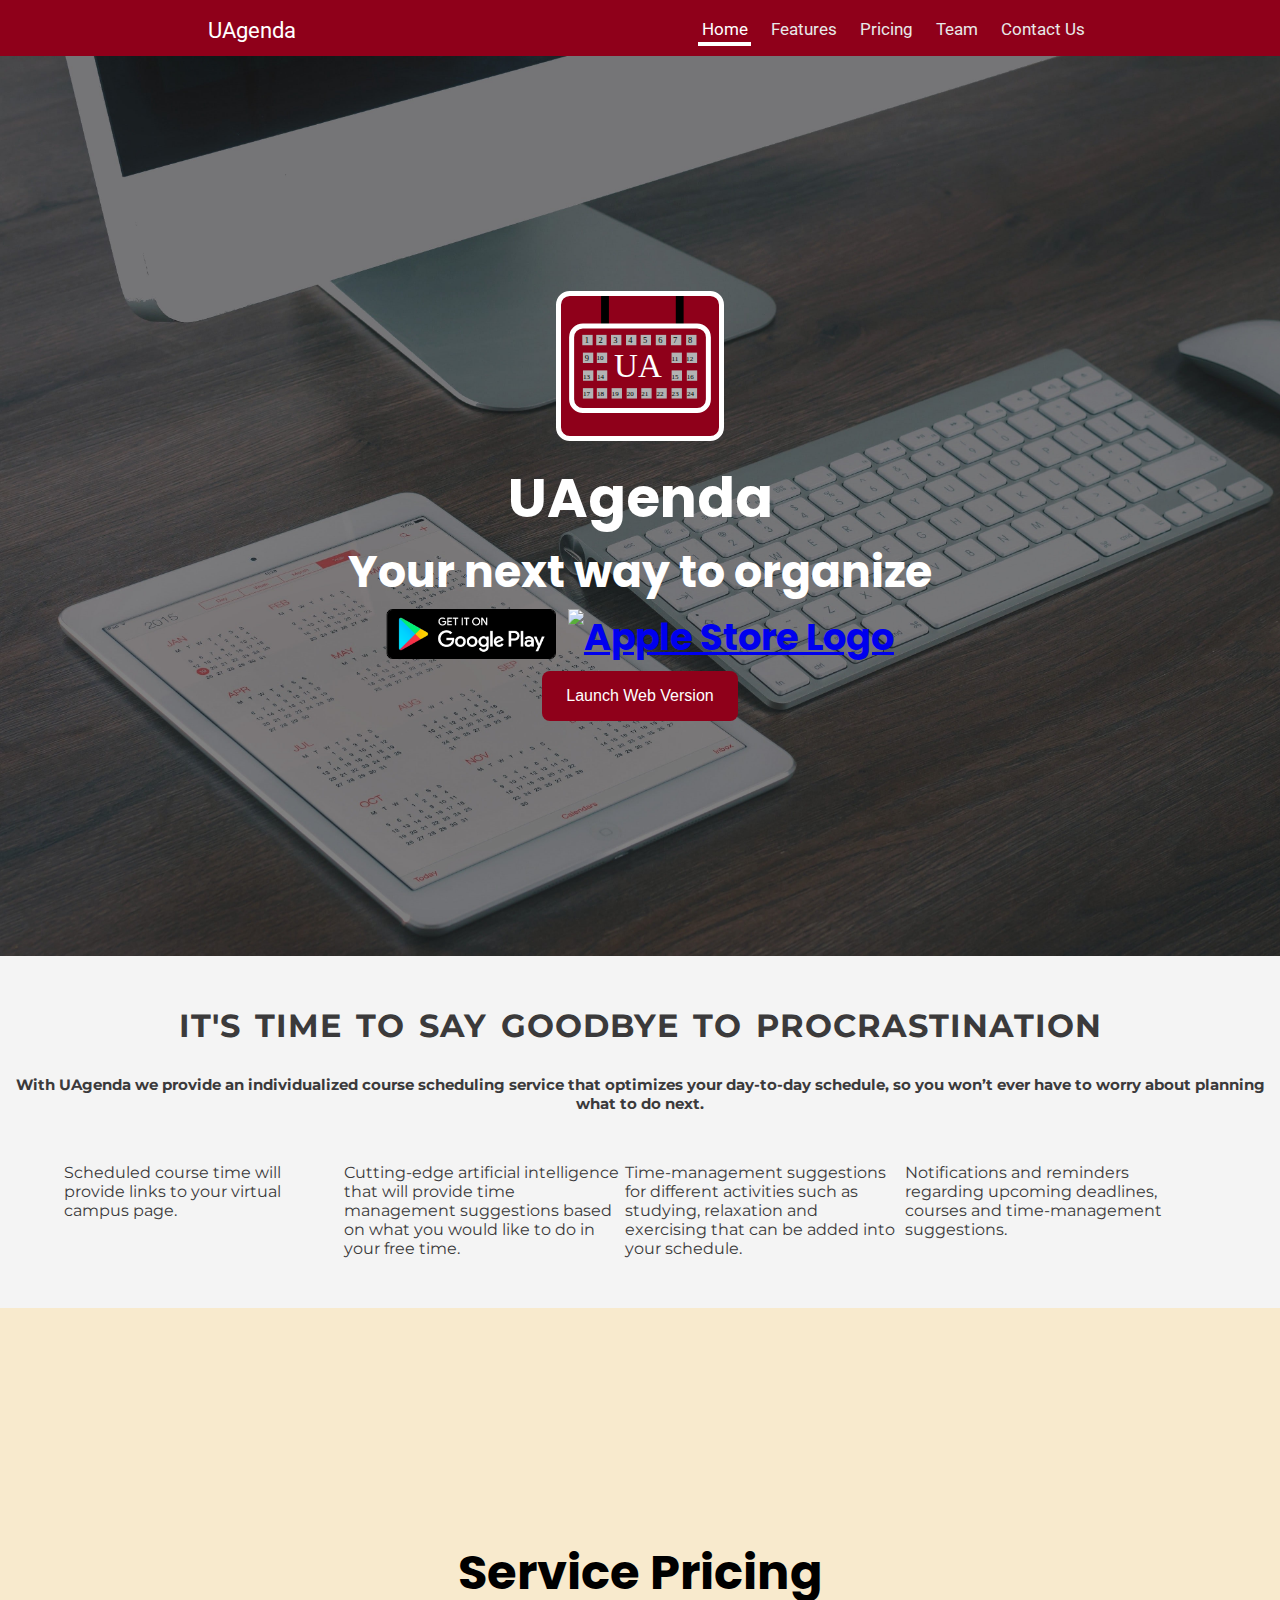
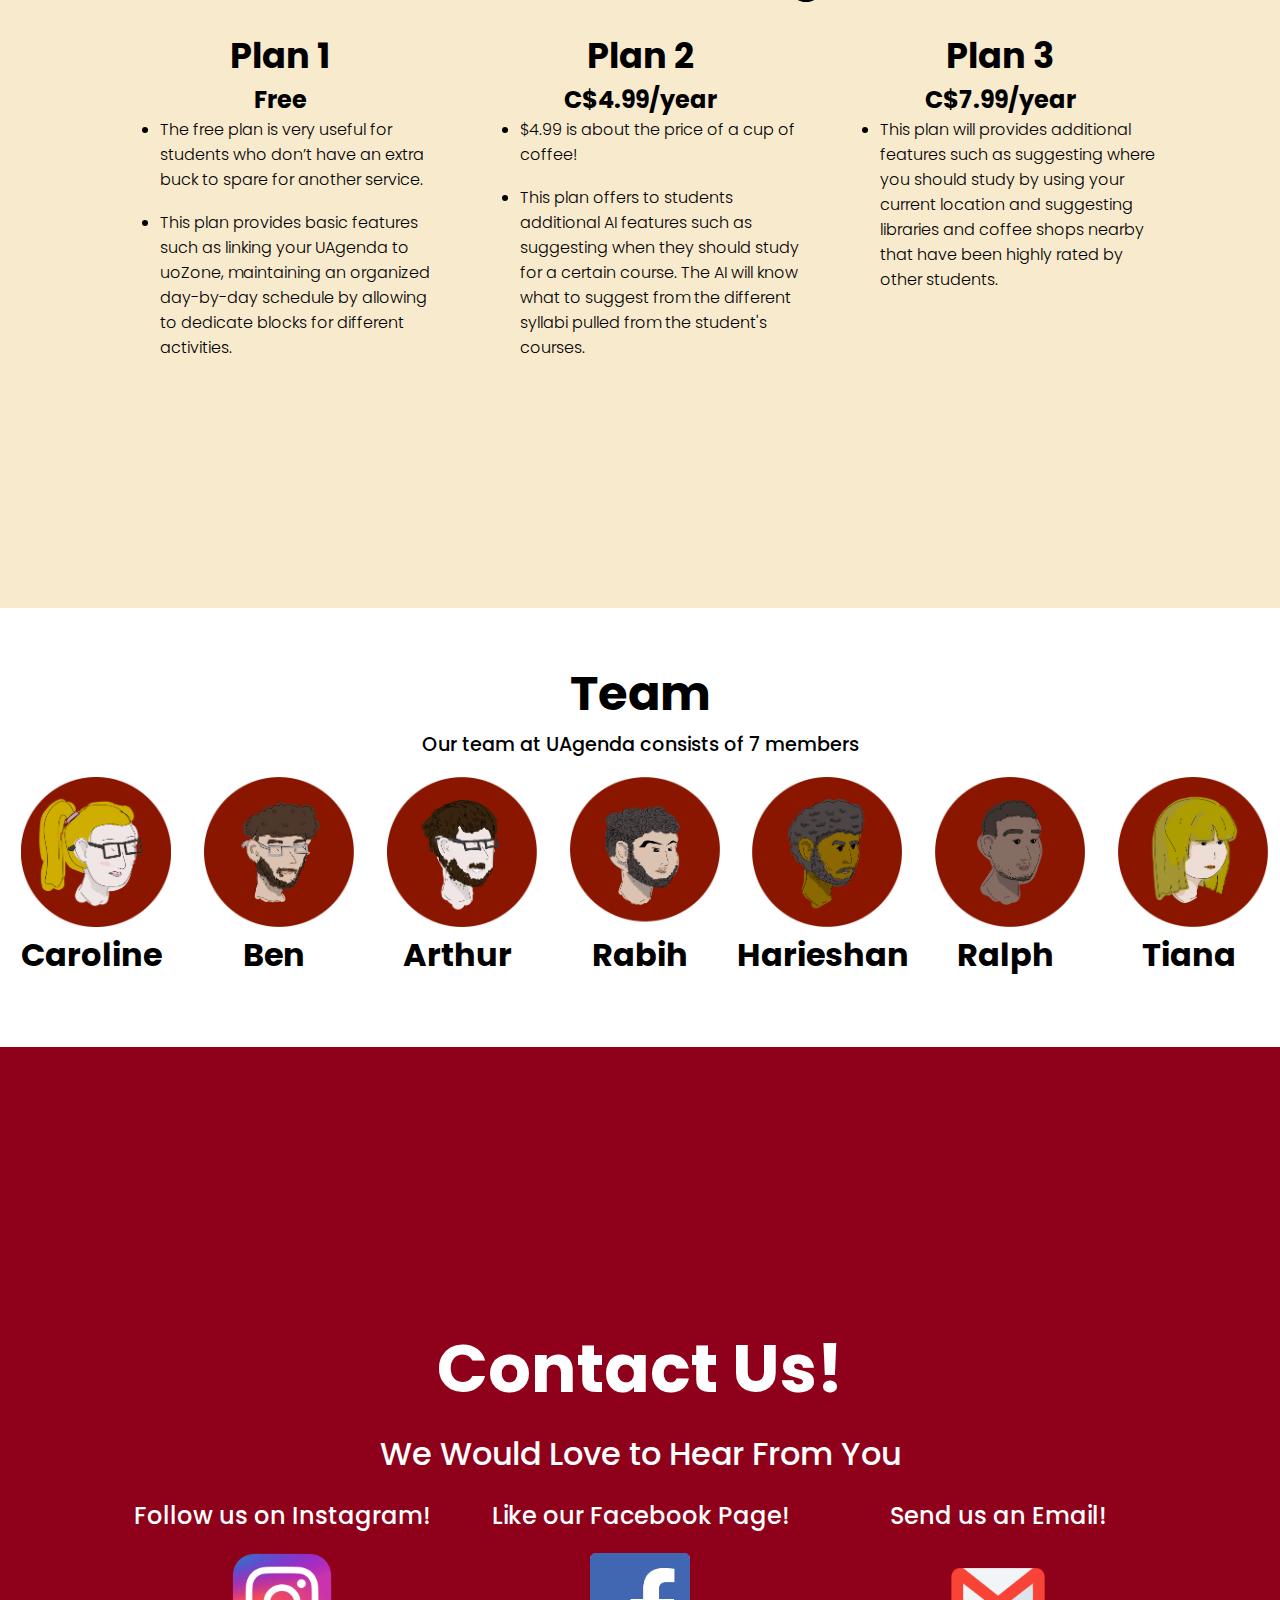
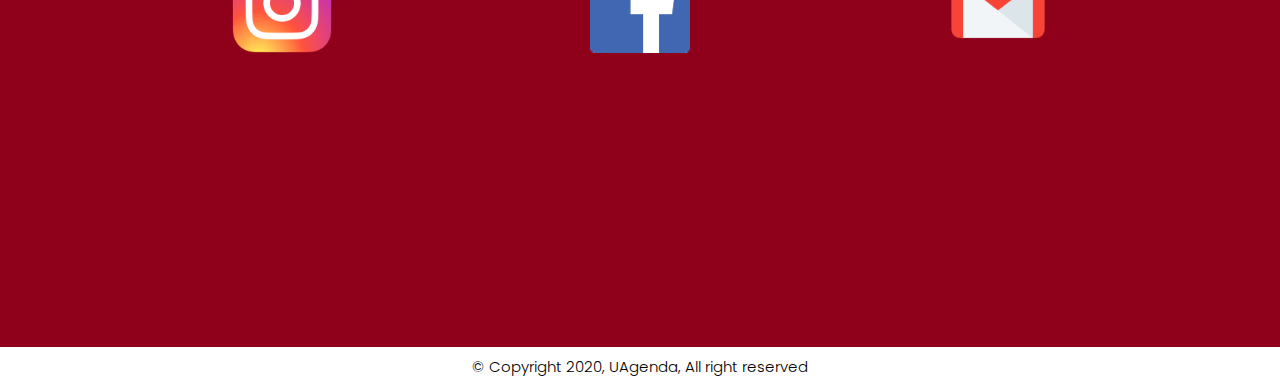
==== commit 9c9ea923: "changed name spelling" ====
--- a/index.html
+++ b/index.html
@@ -145,7 +145,7 @@
             <div class="row-7">
                 <img src="img/hariesan.png" alt="hariesan" width="150" height="150"
                      style="padding-left: 5%">
-                <p class="team-text">Hariesan</p>
+                <p class="team-text">Harieshan</p>
             </div>
             <div class="row-7">
                 <img src="img/ralph.png" alt="ralph" width="150" height="150"
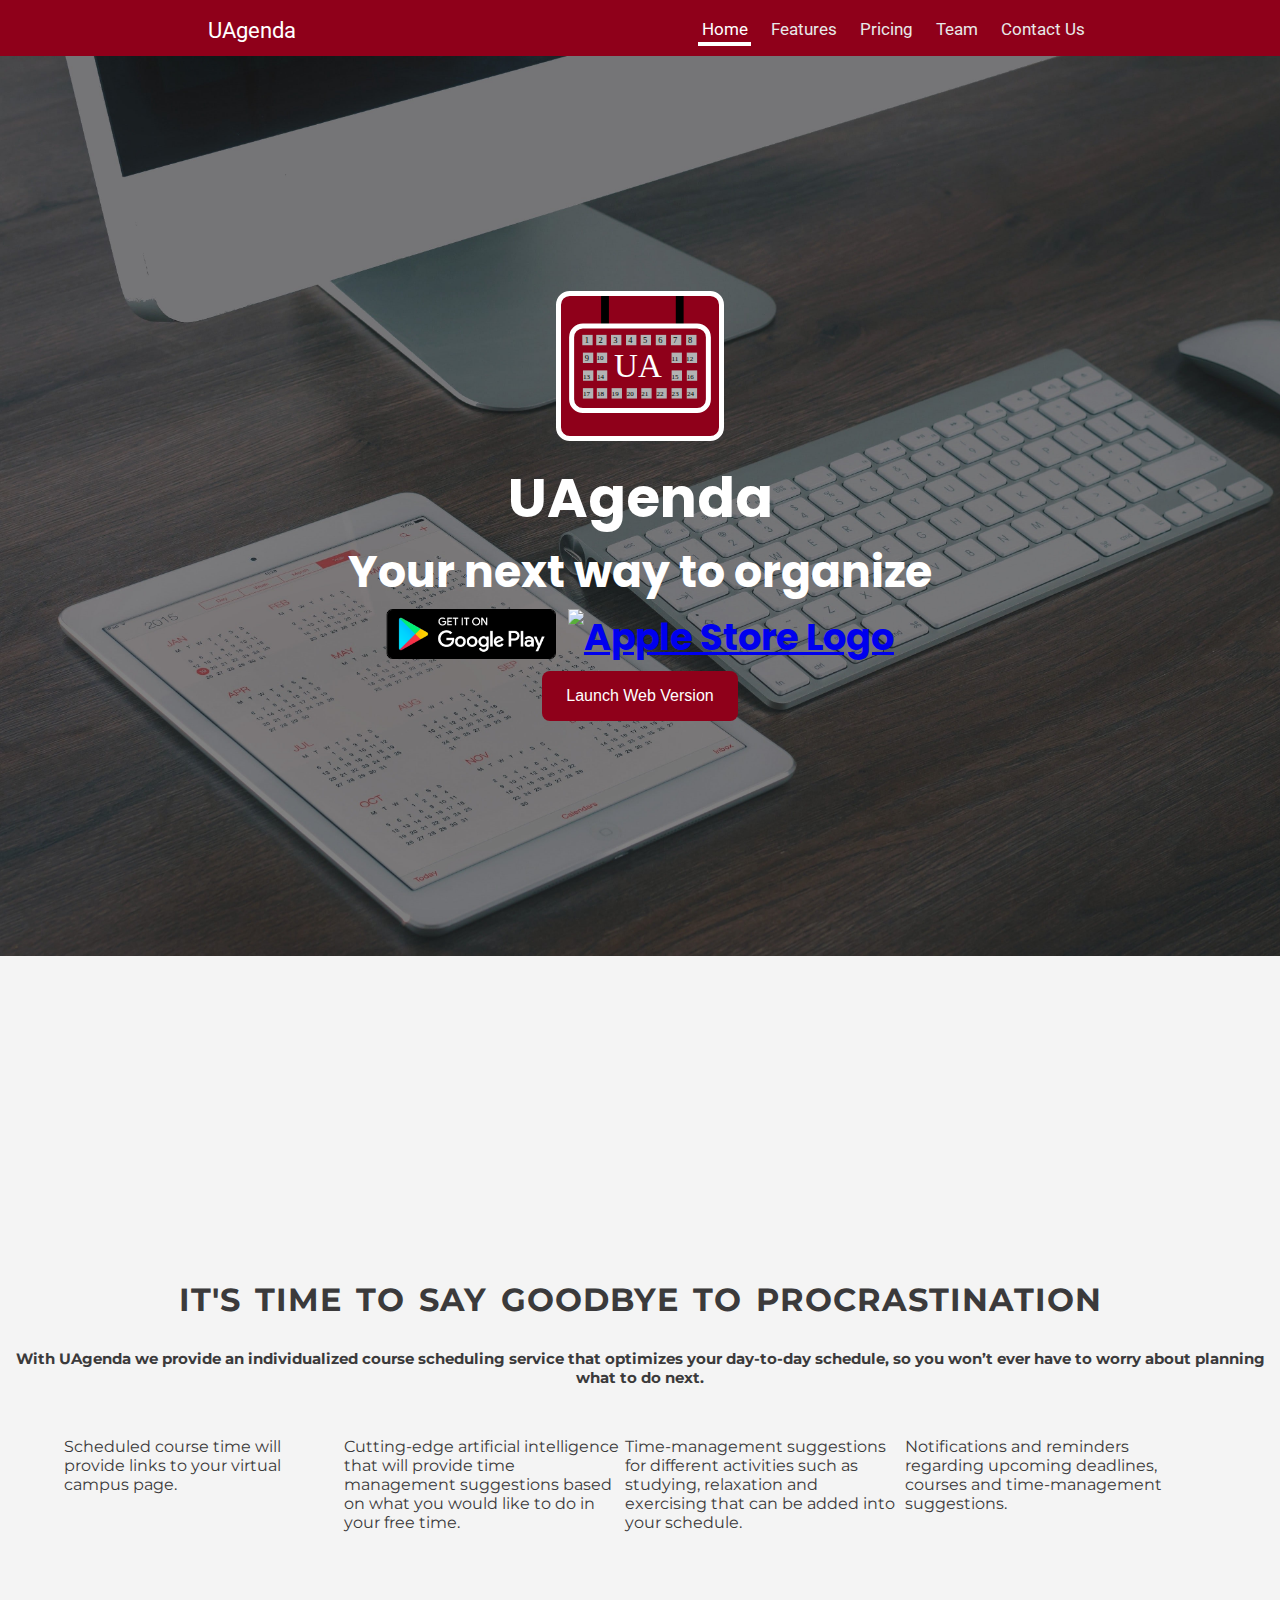
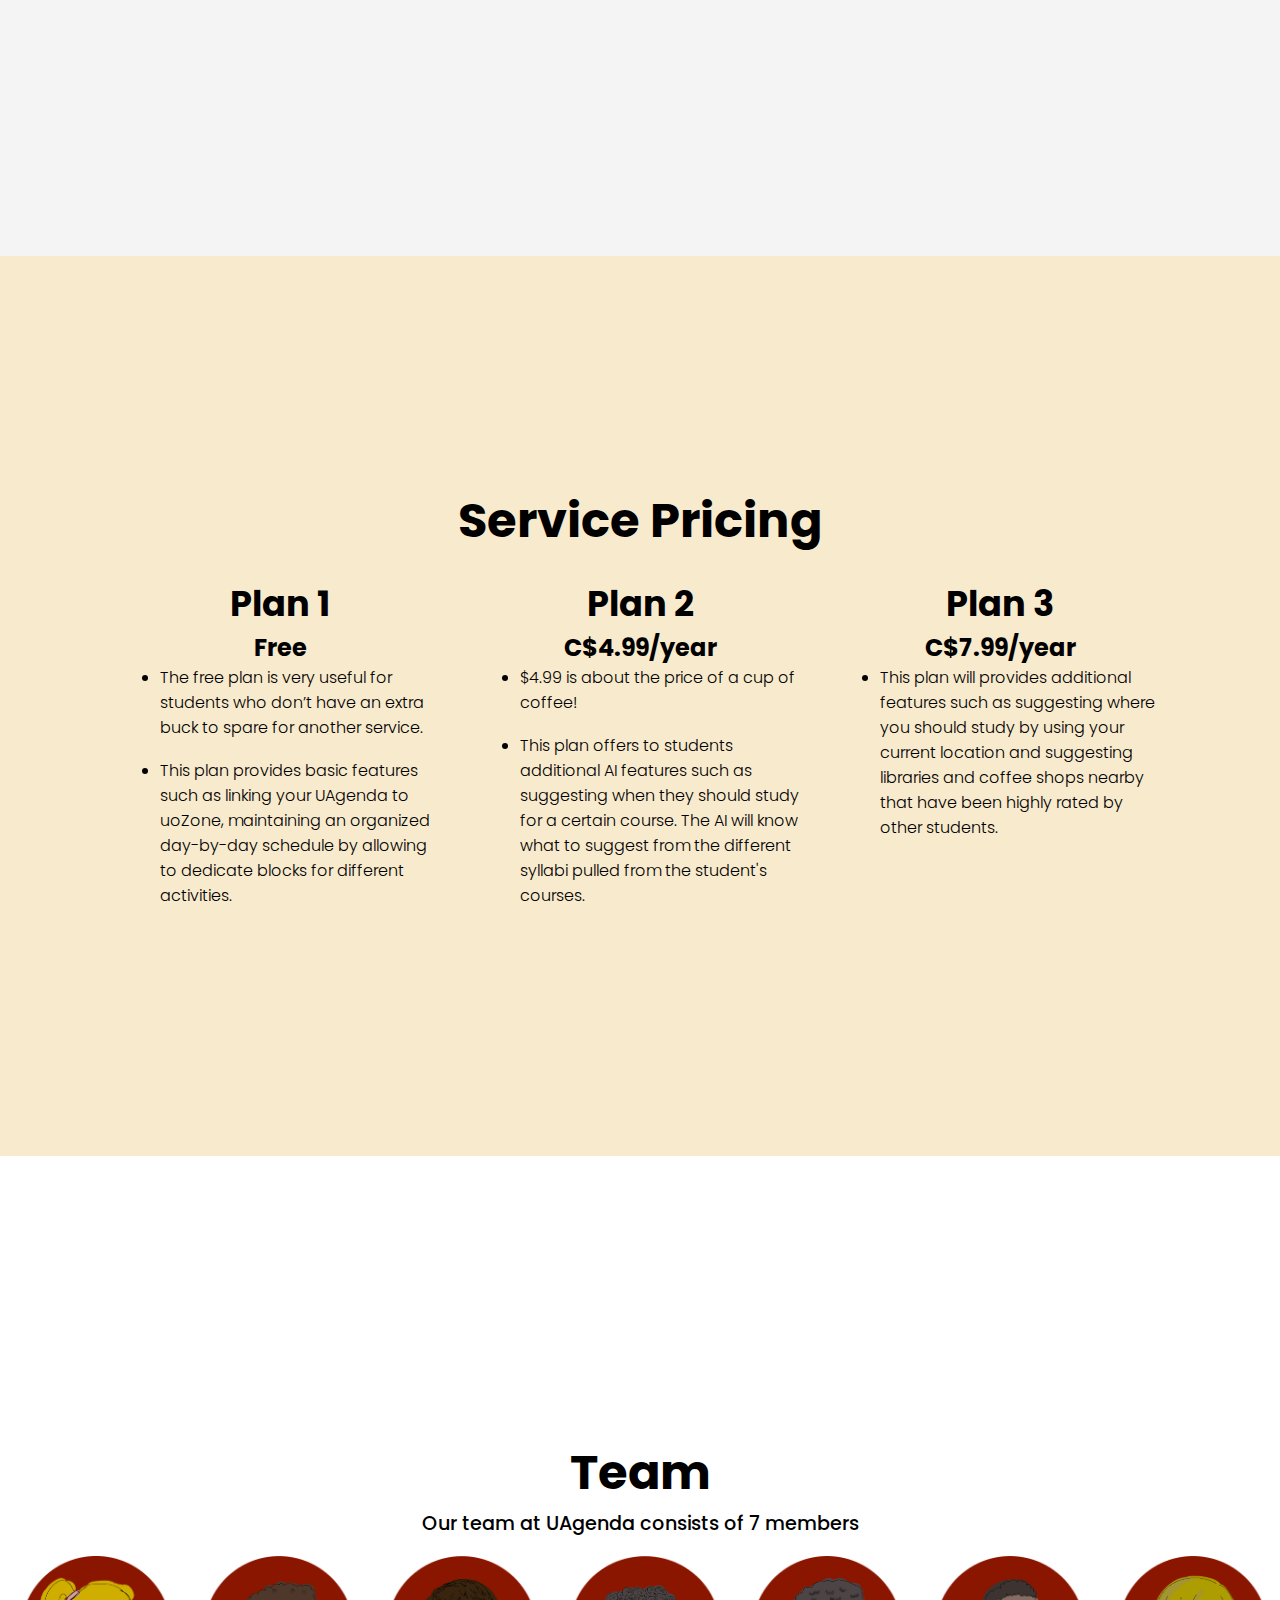
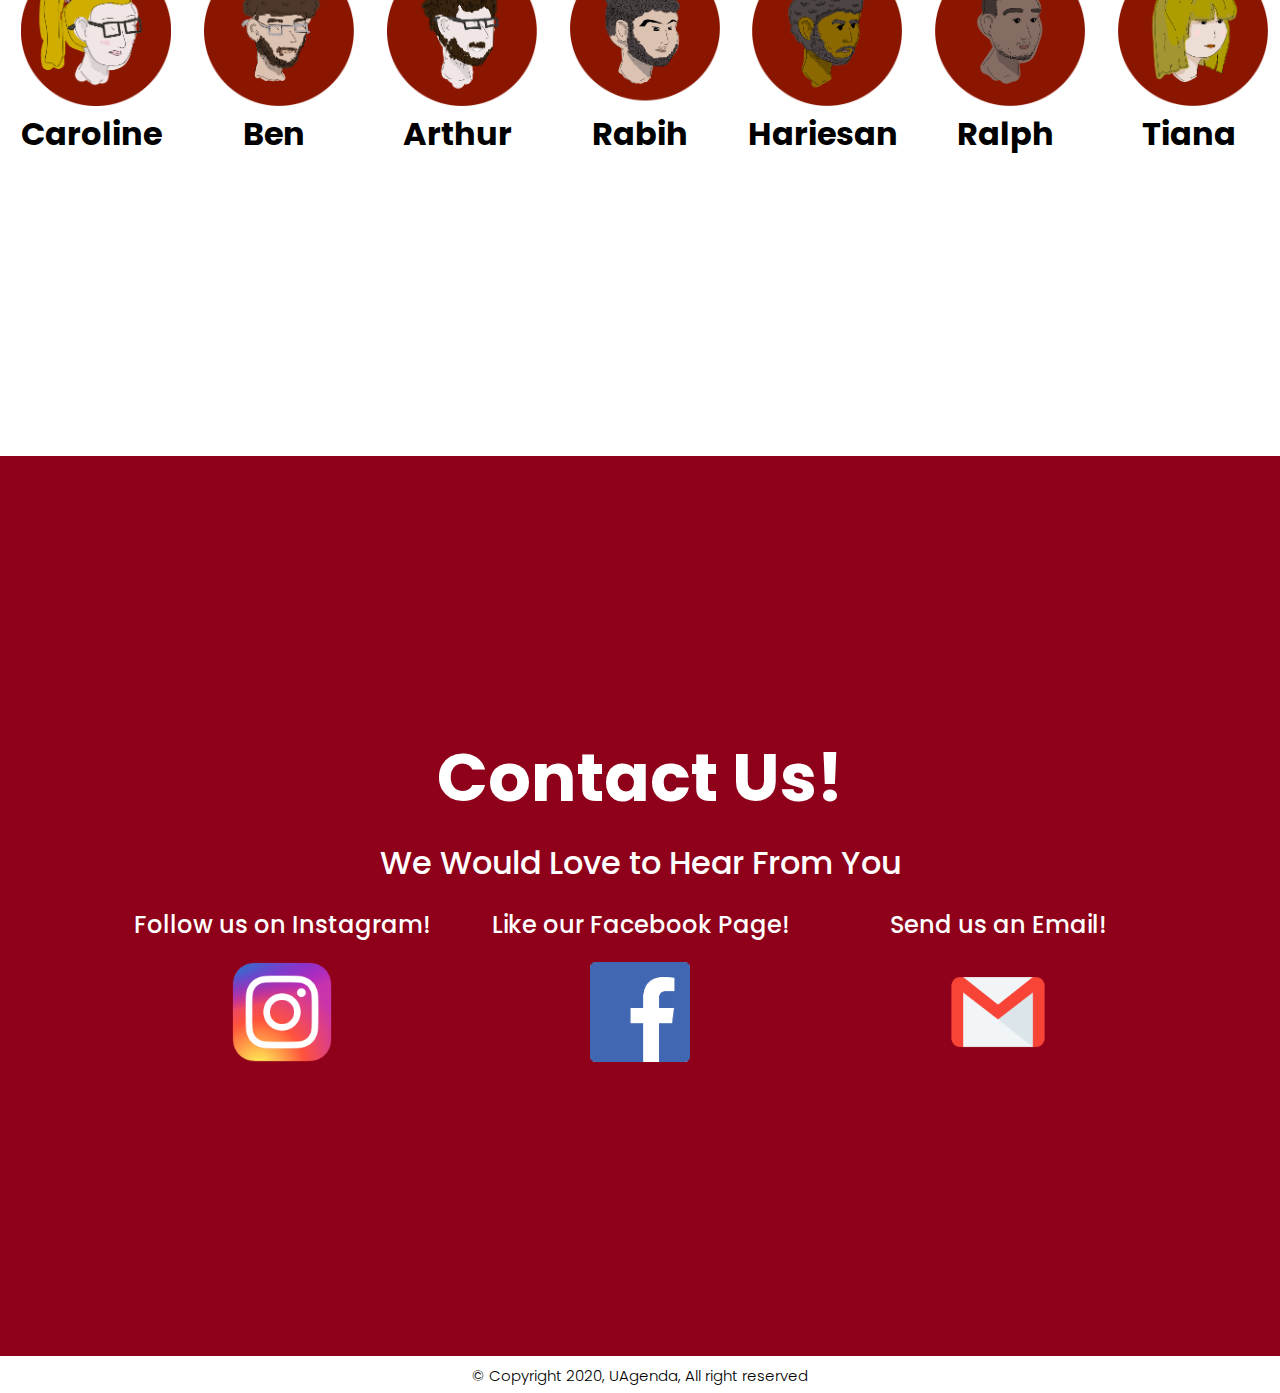
==== commit 172fd23e: "animations-initial" ====
--- a/index.html
+++ b/index.html
@@ -56,17 +56,17 @@
             With UAgenda we provide an individualized course scheduling service that optimizes your day-to-day schedule, so you won’t ever have to worry about planning what to do next. 
         </h3>
         <div class="row">
-            <div class="col">
+            <div class="col animation-feature-1">
                 Scheduled course time will provide links to your virtual campus page.
             </div>
-            <div class="col">
+            <div class="col animation-feature-2">
                 Cutting-edge artificial intelligence that will provide time management suggestions based on what you
                 would like to do in your free time.
             </div>
-            <div class="col">
+            <div class="col animation-feature-3">
                 Time-management suggestions for different activities such as studying, relaxation and exercising that can be added into your schedule.
             </div>
-            <div class="col">
+            <div class="col animation-feature-4">
                 Notifications and reminders regarding upcoming deadlines, courses and time-management suggestions.
             </div>
         </div>
@@ -76,7 +76,7 @@
     <div class="pricing text-center">
         <h1 class="pricing-main-text">Service Pricing</h1>
         <div class="rows" style="align-items: start">
-            <div class="row-3-pricing">
+            <div class="row-3-pricing animation-pricing-1">
                 <h2 class="pricing-secondary-text">Plan 1 </h2>
                 <p class="pricing-cost-text">Free</p>
                 <ul>
@@ -89,7 +89,7 @@
                     </li>
                 </ul>
             </div>
-            <div class="row-3-pricing">
+            <div class="row-3-pricing animation-pricing-2">
                 <h2 class="pricing-secondary-text">Plan 2 </h2>
                 <p class="pricing-cost-text">C$4.99/year</p>
                 <ul>
@@ -102,7 +102,7 @@
                     </li>
                 </ul>
             </div>
-            <div class="row-3-pricing">
+            <div class="row-3-pricing animation-pricing-3">
                 <h2 class="pricing-secondary-text">Plan 3 </h2>
                 <p class="pricing-cost-text">C$7.99/year</p>
                 <ul>
@@ -122,37 +122,37 @@
             <br>
         </div>
         <div class="rows">
-            <div class="row-7">
+            <div class="row-7 animation-portrait-1">
                 <img src="img/caroline.png" alt="caroline" width="150" height="150"
                      style="padding-left: 5%">
                 <p class="team-text">Caroline</p>
             </div>
-            <div class="row-7">
+            <div class="row-7 animation-portrait-2">
                 <img src="img/ben.png" alt="ben" width="150" height="150"
                      style="padding-left: 5%">
                 <p class="team-text">Ben</p>
             </div>
-            <div class="row-7">
+            <div class="row-7 animation-portrait-3">
                 <img src="img/arthur.png" alt="arthur" width="150" height="150"
                      style="padding-left: 5%">
                 <p class="team-text">Arthur</p>         
             </div>
-            <div class="row-7">
+            <div class="row-7 animation-portrait-4">
                 <img src="img/rabih.png" alt="rabih" width="150" height="150"
                      style="padding-left: 5%">
                 <p class="team-text">Rabih</p>
             </div>
-            <div class="row-7">
+            <div class="row-7 animation-portrait-5">
                 <img src="img/hariesan.png" alt="hariesan" width="150" height="150"
                      style="padding-left: 5%">
-                <p class="team-text">Harieshan</p>
-            </div>
-            <div class="row-7">
+                <p class="team-text">Hariesan</p>
+            </div>
+            <div class="row-7 animation-portrait-6">
                 <img src="img/ralph.png" alt="ralph" width="150" height="150"
                      style="padding-left: 5%">
                 <p class="team-text">Ralph</p>
             </div>
-            <div class="row-7">
+            <div class="row-7 animation-portrait-7">
                 <img src="img/tiana.png" alt="tiana" width="150" height="150"
                      style="padding-left: 5%">
                 <p class="team-text">Tiana</p>
@@ -203,5 +203,7 @@
 <script defer src="https://code.jquery.com/jquery-3.5.1.min.js"
         integrity="sha256-9/aliU8dGd2tb6OSsuzixeV4y/faTqgFtohetphbbj0=" crossorigin="anonymous"></script>
 <script defer src="index.js"></script>
+<script src="https://cdnjs.cloudflare.com/ajax/libs/gsap/3.5.1/gsap.min.js"></script>
+<script src="https://cdnjs.cloudflare.com/ajax/libs/gsap/3.5.1/ScrollTrigger.min.js"></script>
 </body>
 </html>
--- a/style.css
+++ b/style.css
@@ -244,8 +244,12 @@
     background-color: #f4f4f4;
     color: #3B3A3B;
     font-family: 'Montserrat', sans-serif;
-    padding-bottom: 30px;
-    padding-top: 30px;
+   /* padding-bottom: 30px;
+    padding-top: 30px;*/
+    min-height: 100vh;
+    display: flex;
+    flex-direction: column;
+    justify-content: center;
 }
 .features h1{
     display: flex;
@@ -317,8 +321,12 @@
 /* Team Section*/
 
 .team {
-    padding-bottom: 50px;
-    padding-top: 50px;
+    /*padding-bottom: 50px;
+    padding-top: 50px;*/
+    min-height: 100vh;
+    display: flex;
+    flex-direction: column;
+    justify-content: center;
 }
 
 /* Team Text */
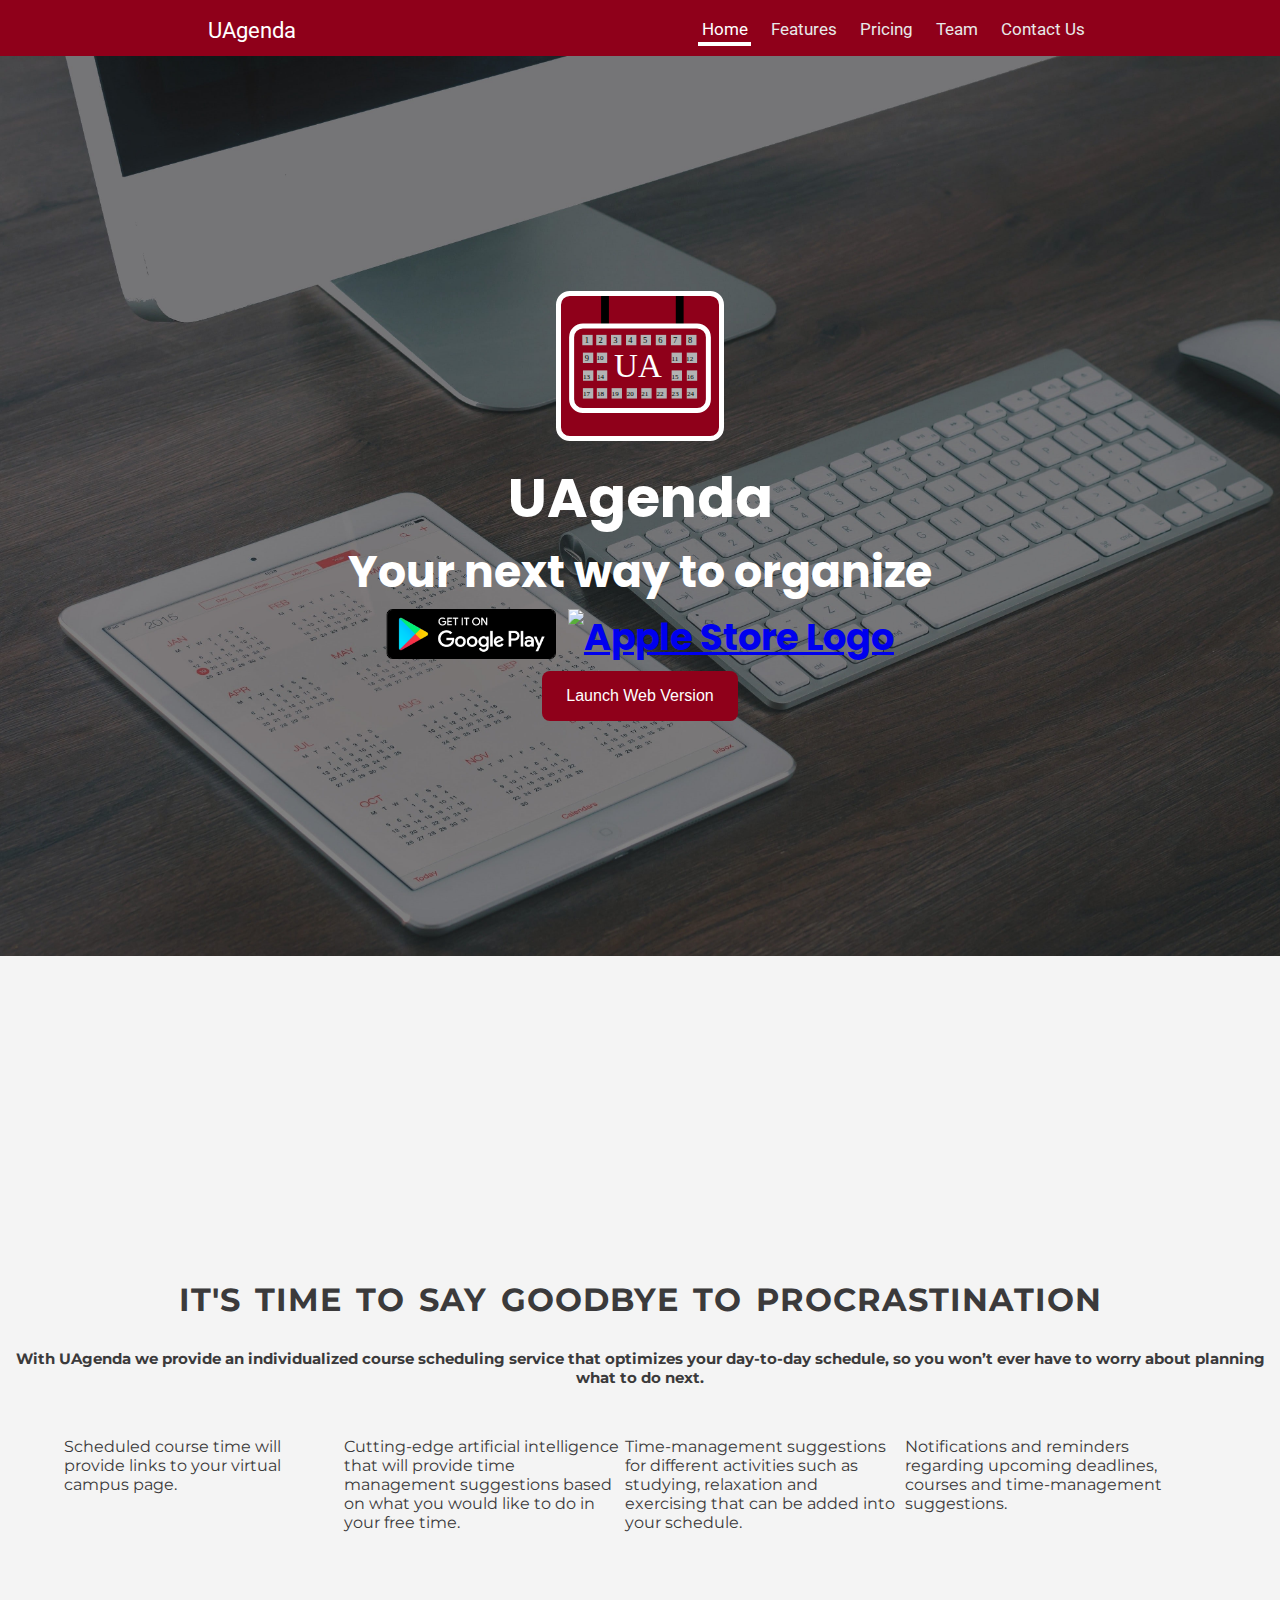
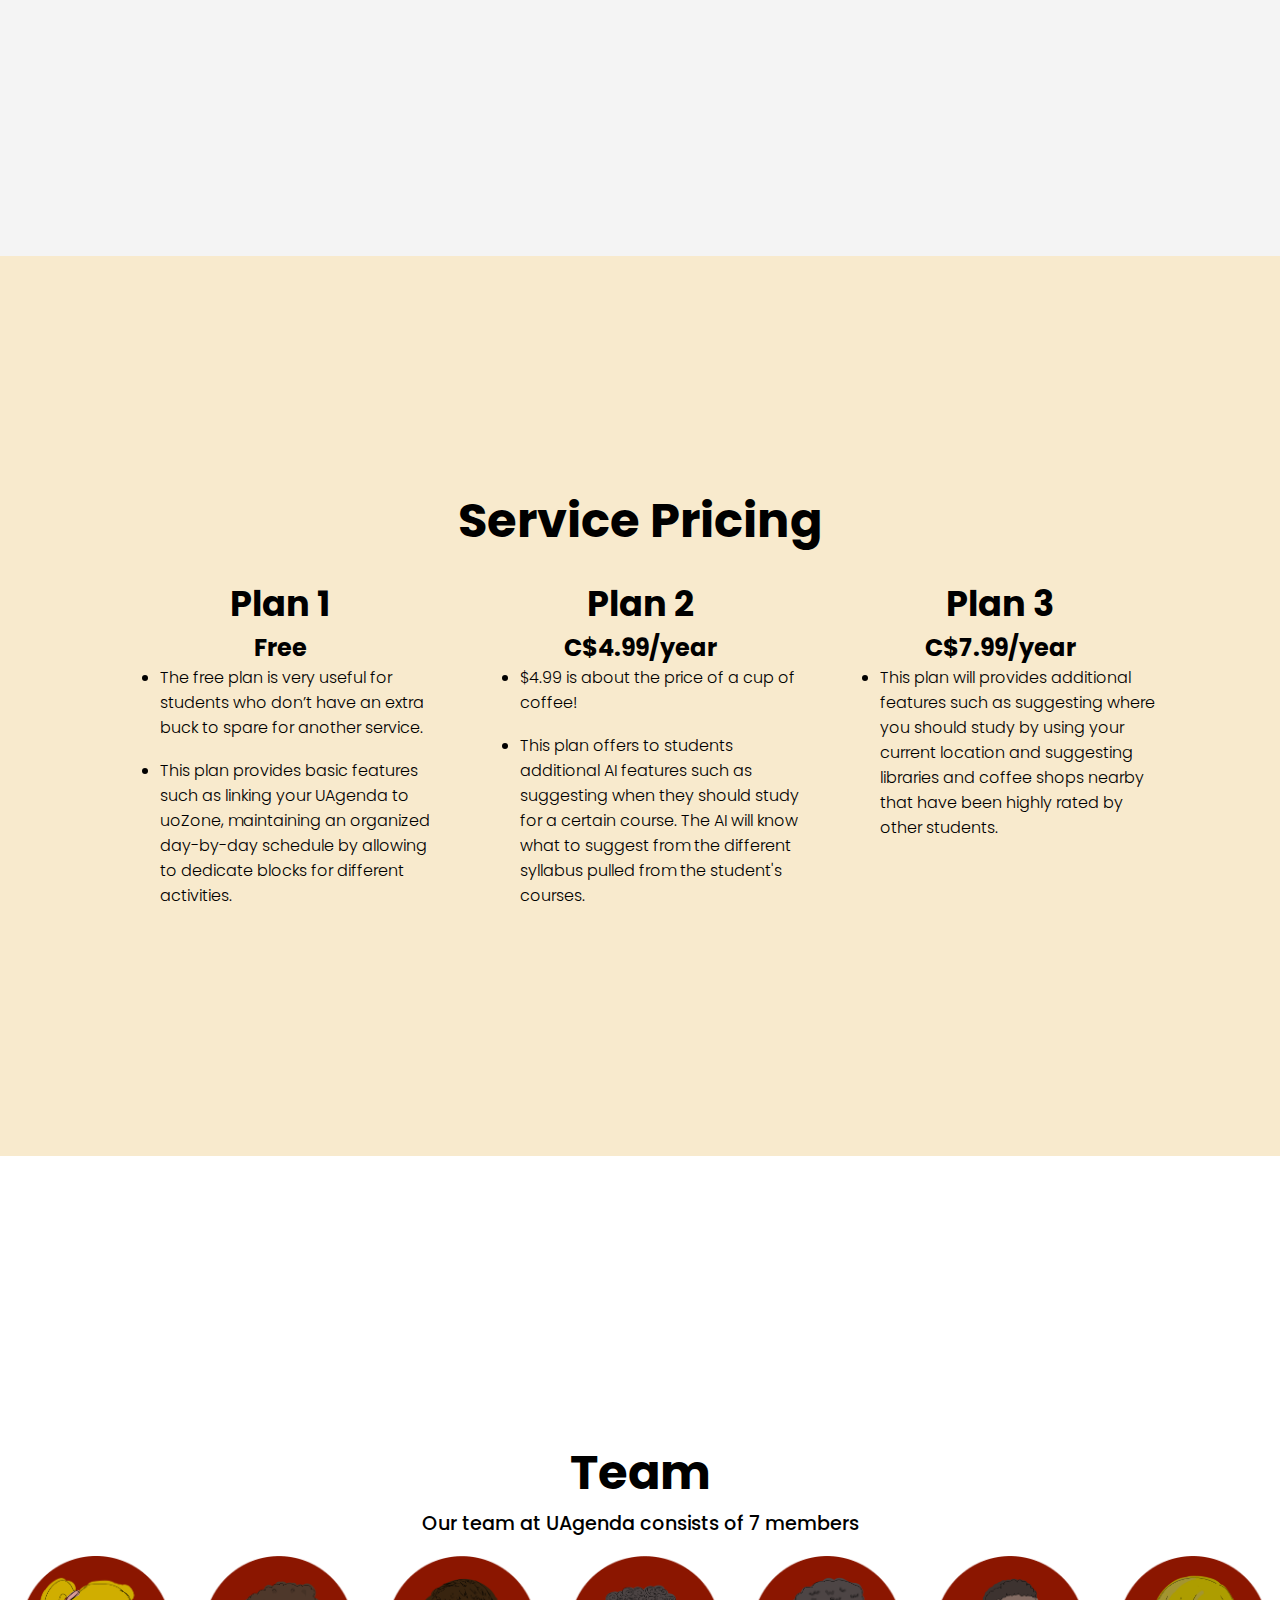
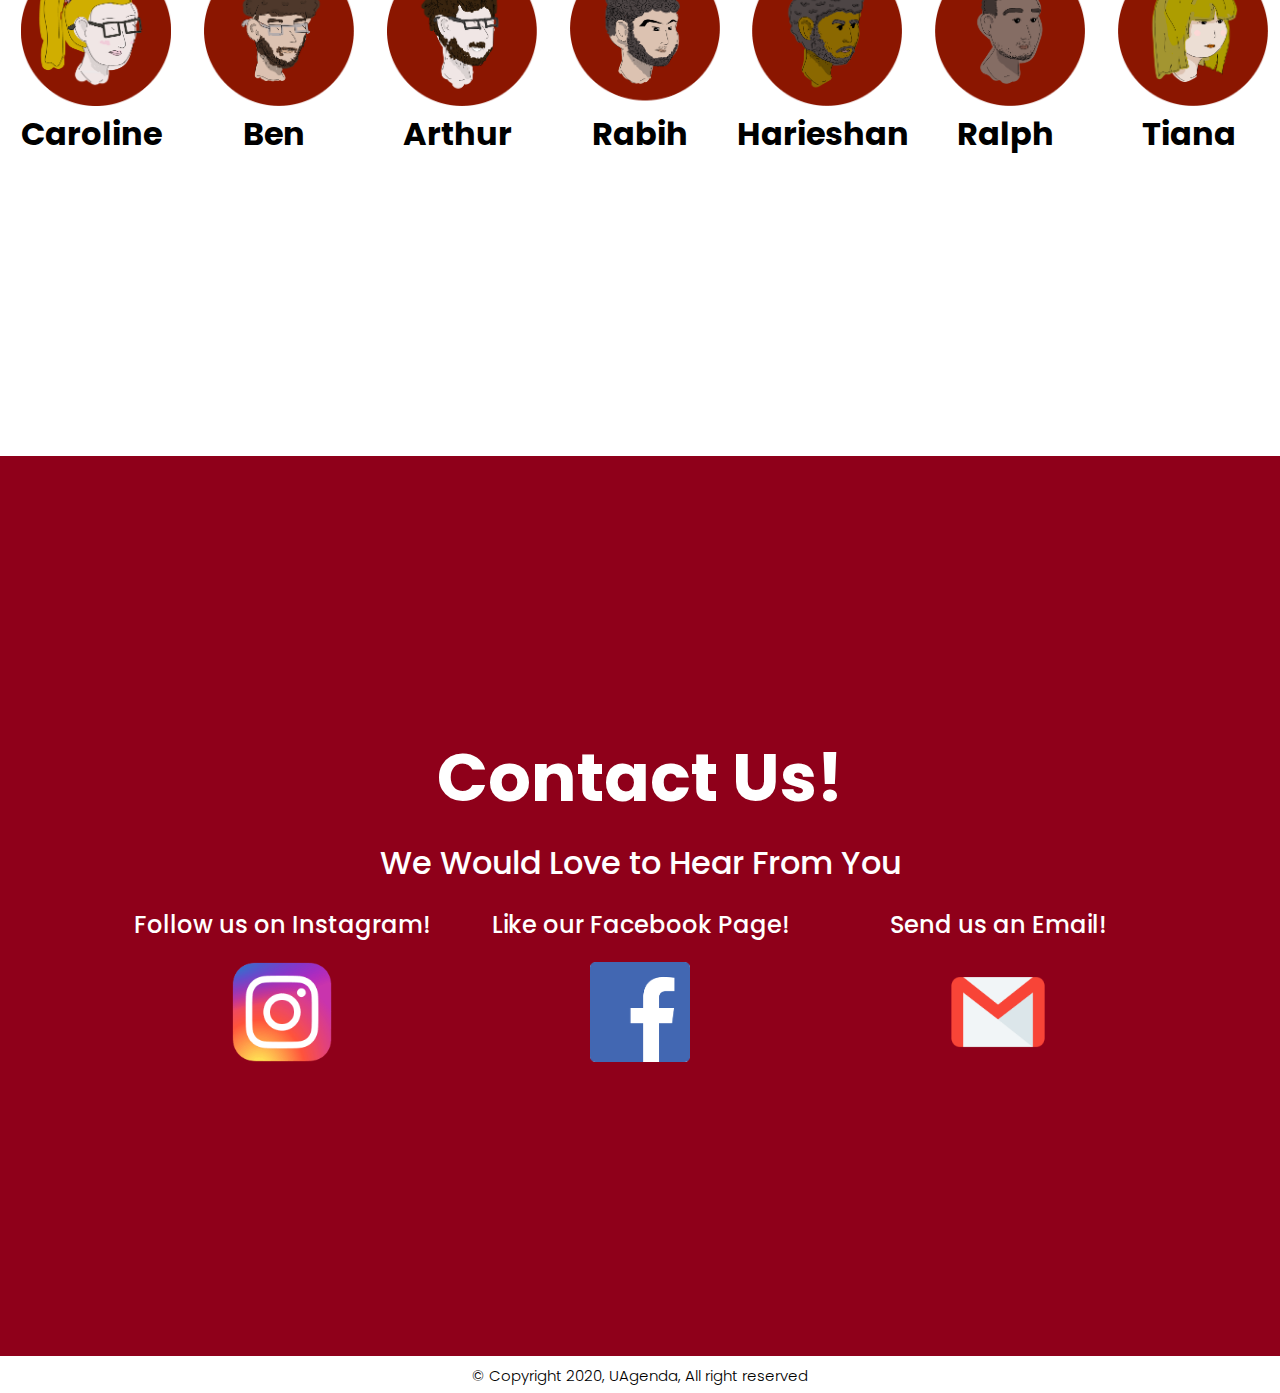
==== commit b095b39f: "Update index.html" ====
--- a/index.html
+++ b/index.html
@@ -56,17 +56,17 @@
             With UAgenda we provide an individualized course scheduling service that optimizes your day-to-day schedule, so you won’t ever have to worry about planning what to do next. 
         </h3>
         <div class="row">
-            <div class="col animation-feature-1">
+            <div class="col">
                 Scheduled course time will provide links to your virtual campus page.
             </div>
-            <div class="col animation-feature-2">
+            <div class="col">
                 Cutting-edge artificial intelligence that will provide time management suggestions based on what you
                 would like to do in your free time.
             </div>
-            <div class="col animation-feature-3">
+            <div class="col">
                 Time-management suggestions for different activities such as studying, relaxation and exercising that can be added into your schedule.
             </div>
-            <div class="col animation-feature-4">
+            <div class="col">
                 Notifications and reminders regarding upcoming deadlines, courses and time-management suggestions.
             </div>
         </div>
@@ -76,7 +76,7 @@
     <div class="pricing text-center">
         <h1 class="pricing-main-text">Service Pricing</h1>
         <div class="rows" style="align-items: start">
-            <div class="row-3-pricing animation-pricing-1">
+            <div class="row-3-pricing">
                 <h2 class="pricing-secondary-text">Plan 1 </h2>
                 <p class="pricing-cost-text">Free</p>
                 <ul>
@@ -89,7 +89,7 @@
                     </li>
                 </ul>
             </div>
-            <div class="row-3-pricing animation-pricing-2">
+            <div class="row-3-pricing">
                 <h2 class="pricing-secondary-text">Plan 2 </h2>
                 <p class="pricing-cost-text">C$4.99/year</p>
                 <ul>
@@ -98,11 +98,11 @@
                     </li>
                     <br>
                     <li class="pricing-text">
-                        This plan offers to students additional AI features such as suggesting when they should study for a certain course. The AI will know what to suggest from the different syllabi pulled from the student's courses.
+                        This plan offers to students additional AI features such as suggesting when they should study for a certain course. The AI will know what to suggest from the different syllabus pulled from the student's courses.
                     </li>
                 </ul>
             </div>
-            <div class="row-3-pricing animation-pricing-3">
+            <div class="row-3-pricing">
                 <h2 class="pricing-secondary-text">Plan 3 </h2>
                 <p class="pricing-cost-text">C$7.99/year</p>
                 <ul>
@@ -122,37 +122,37 @@
             <br>
         </div>
         <div class="rows">
-            <div class="row-7 animation-portrait-1">
+            <div class="row-7">
                 <img src="img/caroline.png" alt="caroline" width="150" height="150"
                      style="padding-left: 5%">
                 <p class="team-text">Caroline</p>
             </div>
-            <div class="row-7 animation-portrait-2">
+            <div class="row-7">
                 <img src="img/ben.png" alt="ben" width="150" height="150"
                      style="padding-left: 5%">
                 <p class="team-text">Ben</p>
             </div>
-            <div class="row-7 animation-portrait-3">
+            <div class="row-7">
                 <img src="img/arthur.png" alt="arthur" width="150" height="150"
                      style="padding-left: 5%">
                 <p class="team-text">Arthur</p>         
             </div>
-            <div class="row-7 animation-portrait-4">
+            <div class="row-7">
                 <img src="img/rabih.png" alt="rabih" width="150" height="150"
                      style="padding-left: 5%">
                 <p class="team-text">Rabih</p>
             </div>
-            <div class="row-7 animation-portrait-5">
+            <div class="row-7">
                 <img src="img/hariesan.png" alt="hariesan" width="150" height="150"
                      style="padding-left: 5%">
-                <p class="team-text">Hariesan</p>
-            </div>
-            <div class="row-7 animation-portrait-6">
+                <p class="team-text">Harieshan</p>
+            </div>
+            <div class="row-7">
                 <img src="img/ralph.png" alt="ralph" width="150" height="150"
                      style="padding-left: 5%">
                 <p class="team-text">Ralph</p>
             </div>
-            <div class="row-7 animation-portrait-7">
+            <div class="row-7">
                 <img src="img/tiana.png" alt="tiana" width="150" height="150"
                      style="padding-left: 5%">
                 <p class="team-text">Tiana</p>
@@ -203,7 +203,5 @@
 <script defer src="https://code.jquery.com/jquery-3.5.1.min.js"
         integrity="sha256-9/aliU8dGd2tb6OSsuzixeV4y/faTqgFtohetphbbj0=" crossorigin="anonymous"></script>
 <script defer src="index.js"></script>
-<script src="https://cdnjs.cloudflare.com/ajax/libs/gsap/3.5.1/gsap.min.js"></script>
-<script src="https://cdnjs.cloudflare.com/ajax/libs/gsap/3.5.1/ScrollTrigger.min.js"></script>
 </body>
 </html>
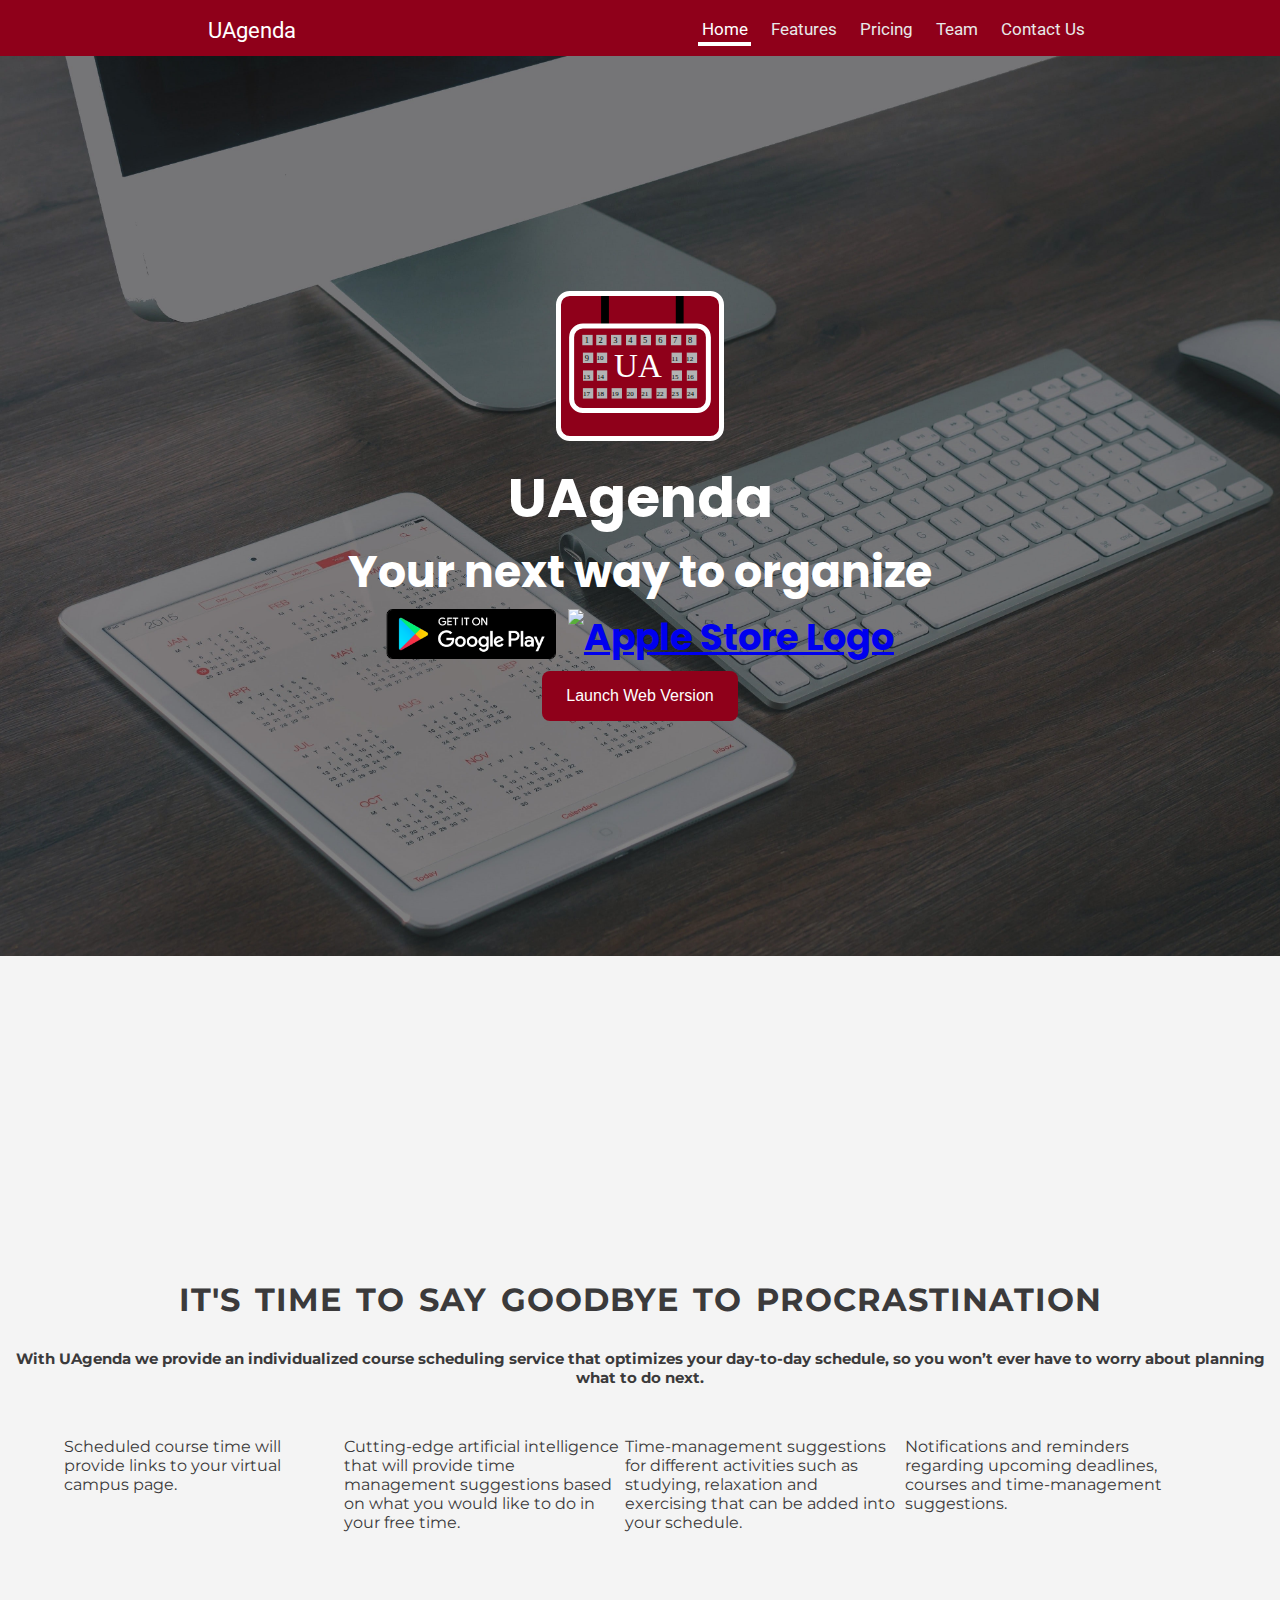
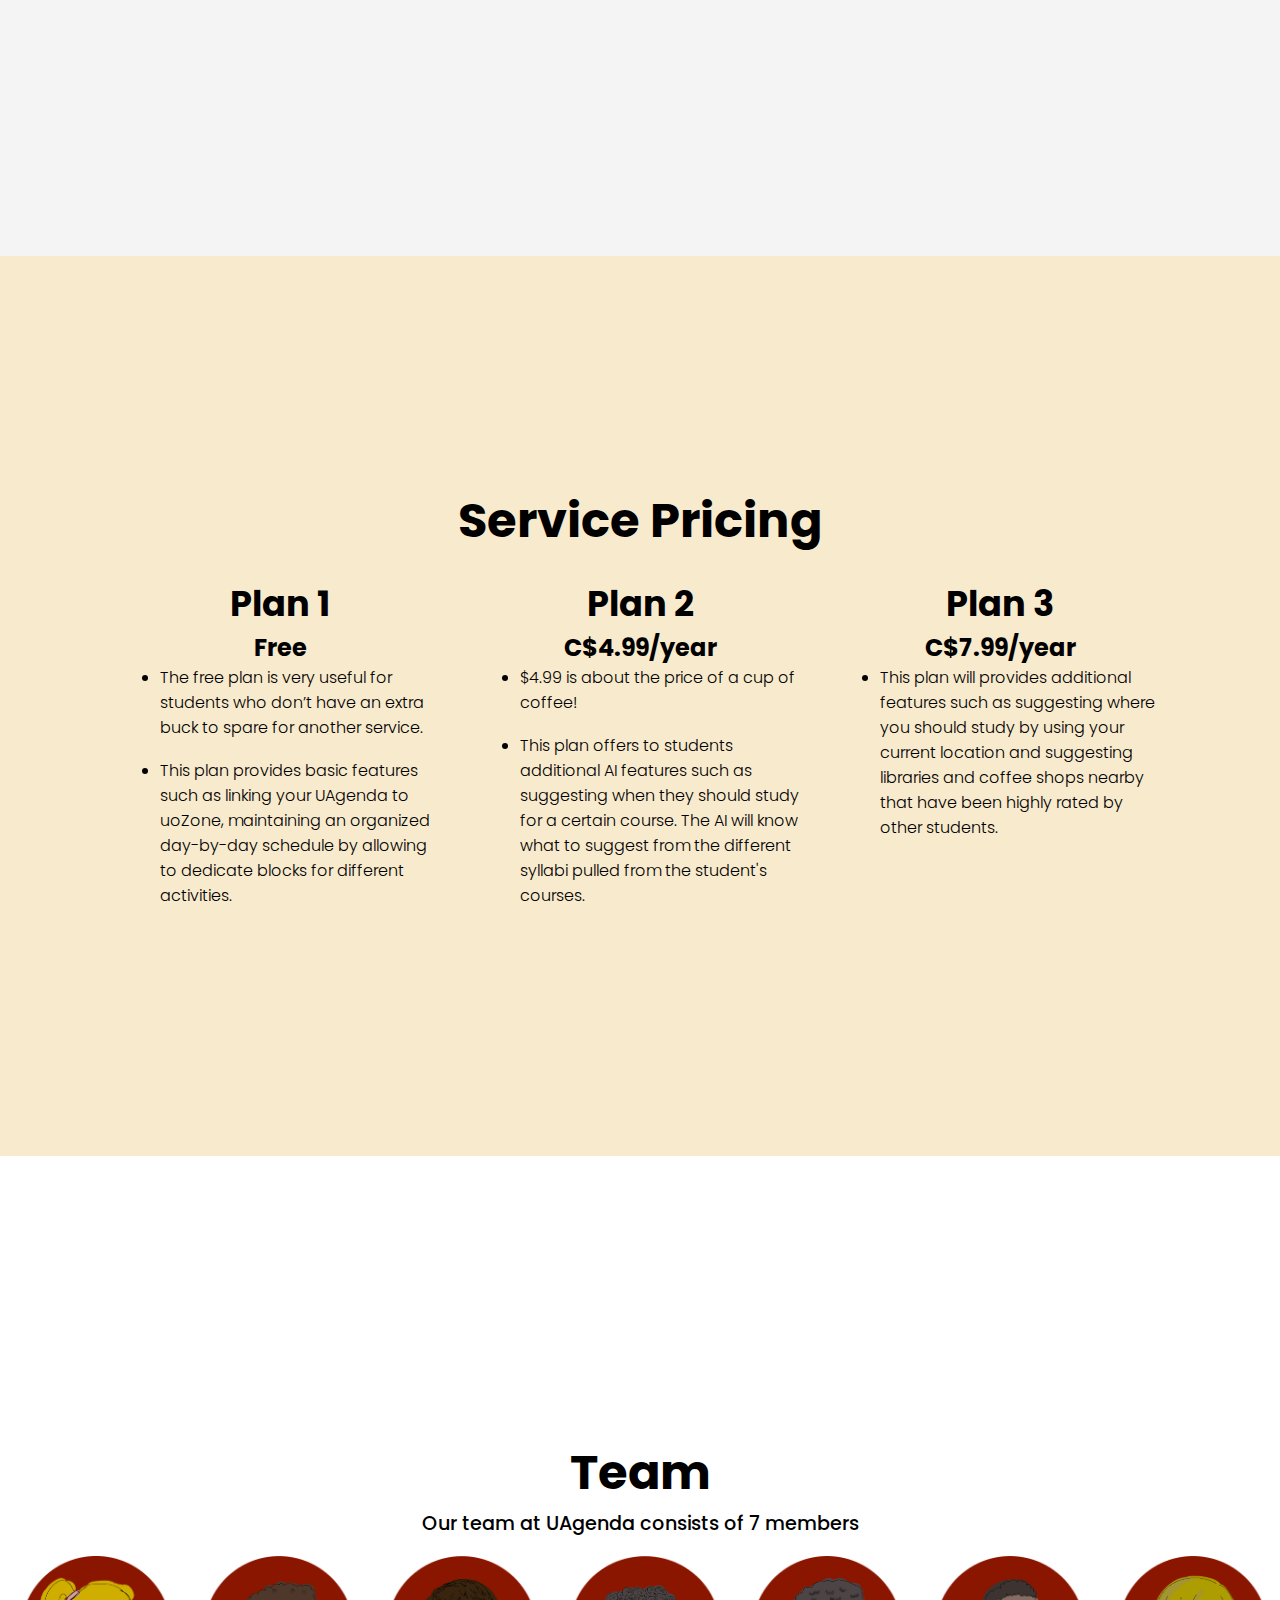
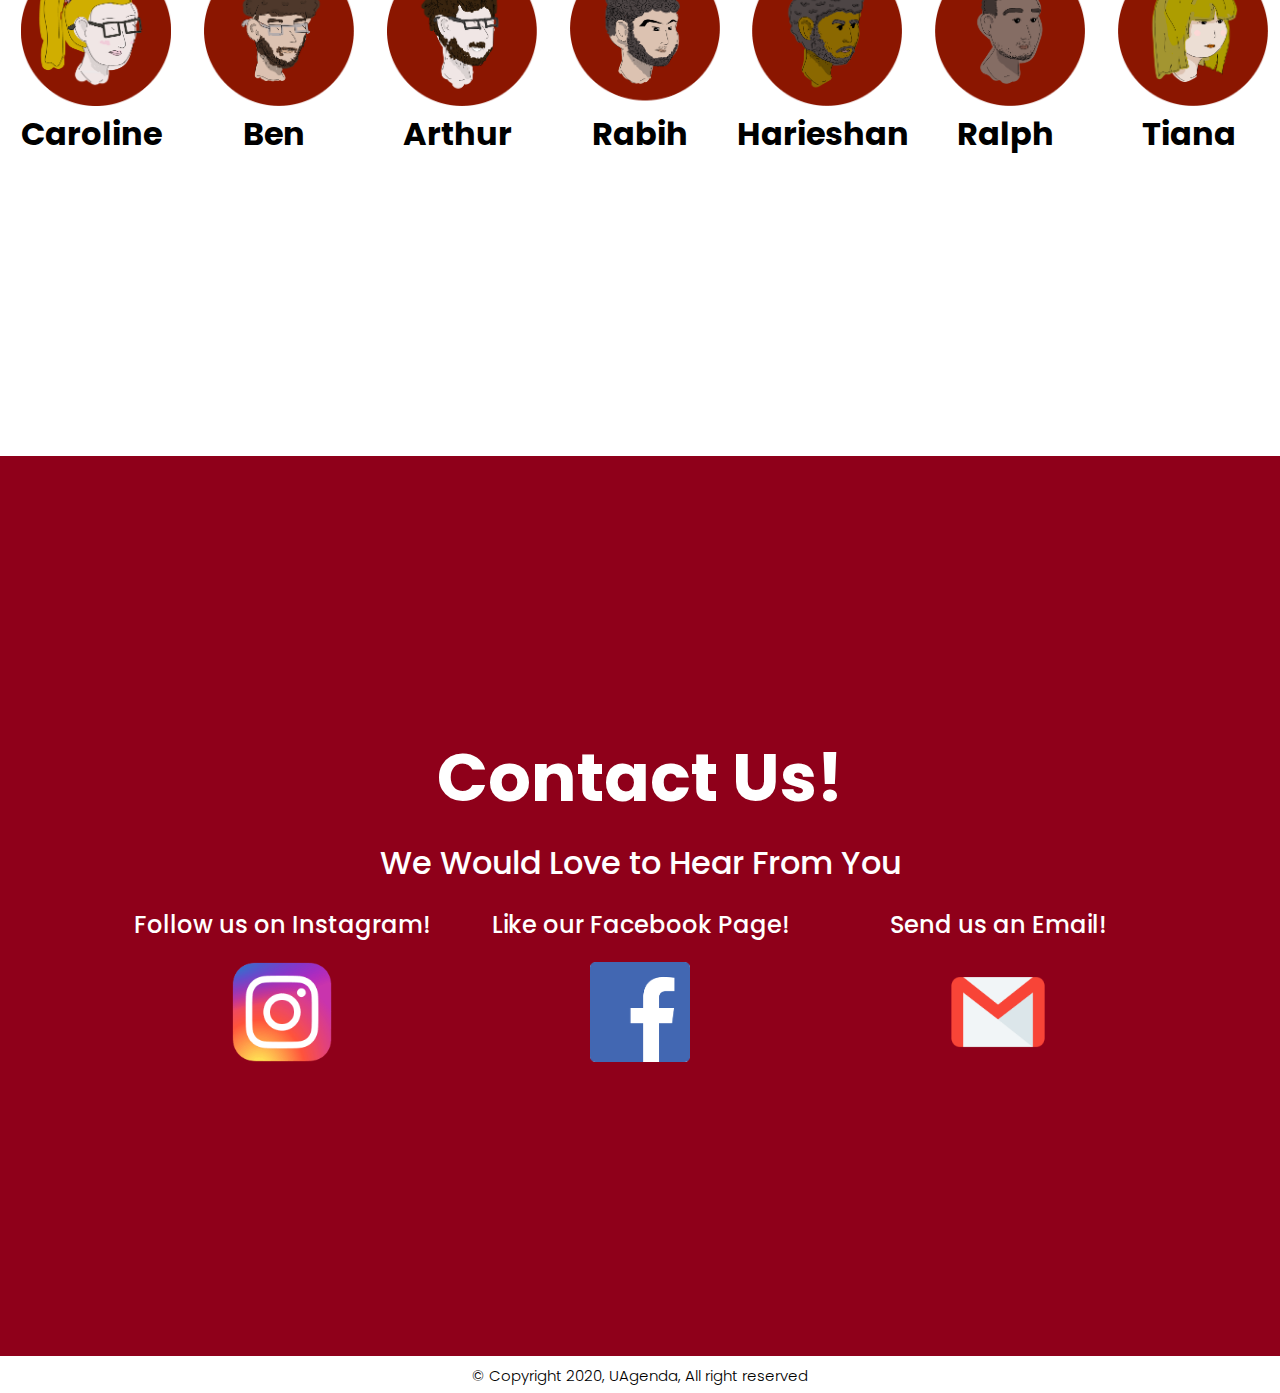
==== commit d8b1beae: "Merge pull request #1 from UAgenda/animations-ben" ====
--- a/index.html
+++ b/index.html
@@ -16,7 +16,7 @@
     <link href="https://fonts.googleapis.com/css2?family=Montserrat:wght@100;400;500&display=swap" rel="stylesheet">
 </head>
 <body>
-
+<script>window.scrollTo(0,0);</script>
 <div class="navbar">
     <div class="brand">
         <a class="nav-logo" href="index.html">UAgenda</a>
@@ -56,17 +56,17 @@
             With UAgenda we provide an individualized course scheduling service that optimizes your day-to-day schedule, so you won’t ever have to worry about planning what to do next. 
         </h3>
         <div class="row">
-            <div class="col">
+            <div class="col animation-feature-1">
                 Scheduled course time will provide links to your virtual campus page.
             </div>
-            <div class="col">
+            <div class="col animation-feature-2">
                 Cutting-edge artificial intelligence that will provide time management suggestions based on what you
                 would like to do in your free time.
             </div>
-            <div class="col">
+            <div class="col animation-feature-3">
                 Time-management suggestions for different activities such as studying, relaxation and exercising that can be added into your schedule.
             </div>
-            <div class="col">
+            <div class="col animation-feature-4">
                 Notifications and reminders regarding upcoming deadlines, courses and time-management suggestions.
             </div>
         </div>
@@ -76,7 +76,7 @@
     <div class="pricing text-center">
         <h1 class="pricing-main-text">Service Pricing</h1>
         <div class="rows" style="align-items: start">
-            <div class="row-3-pricing">
+            <div class="row-3-pricing animation-pricing-1">
                 <h2 class="pricing-secondary-text">Plan 1 </h2>
                 <p class="pricing-cost-text">Free</p>
                 <ul>
@@ -89,7 +89,7 @@
                     </li>
                 </ul>
             </div>
-            <div class="row-3-pricing">
+            <div class="row-3-pricing animation-pricing-2">
                 <h2 class="pricing-secondary-text">Plan 2 </h2>
                 <p class="pricing-cost-text">C$4.99/year</p>
                 <ul>
@@ -98,11 +98,11 @@
                     </li>
                     <br>
                     <li class="pricing-text">
-                        This plan offers to students additional AI features such as suggesting when they should study for a certain course. The AI will know what to suggest from the different syllabus pulled from the student's courses.
+                        This plan offers to students additional AI features such as suggesting when they should study for a certain course. The AI will know what to suggest from the different syllabi pulled from the student's courses.
                     </li>
                 </ul>
             </div>
-            <div class="row-3-pricing">
+            <div class="row-3-pricing animation-pricing-3">
                 <h2 class="pricing-secondary-text">Plan 3 </h2>
                 <p class="pricing-cost-text">C$7.99/year</p>
                 <ul>
@@ -122,37 +122,37 @@
             <br>
         </div>
         <div class="rows">
-            <div class="row-7">
+            <div class="row-7 animation-portrait-1">
                 <img src="img/caroline.png" alt="caroline" width="150" height="150"
                      style="padding-left: 5%">
                 <p class="team-text">Caroline</p>
             </div>
-            <div class="row-7">
+            <div class="row-7 animation-portrait-2">
                 <img src="img/ben.png" alt="ben" width="150" height="150"
                      style="padding-left: 5%">
                 <p class="team-text">Ben</p>
             </div>
-            <div class="row-7">
+            <div class="row-7 animation-portrait-3">
                 <img src="img/arthur.png" alt="arthur" width="150" height="150"
                      style="padding-left: 5%">
                 <p class="team-text">Arthur</p>         
             </div>
-            <div class="row-7">
+            <div class="row-7 animation-portrait-4">
                 <img src="img/rabih.png" alt="rabih" width="150" height="150"
                      style="padding-left: 5%">
                 <p class="team-text">Rabih</p>
             </div>
-            <div class="row-7">
+            <div class="row-7 animation-portrait-5">
                 <img src="img/hariesan.png" alt="hariesan" width="150" height="150"
                      style="padding-left: 5%">
                 <p class="team-text">Harieshan</p>
             </div>
-            <div class="row-7">
+            <div class="row-7 animation-portrait-6">
                 <img src="img/ralph.png" alt="ralph" width="150" height="150"
                      style="padding-left: 5%">
                 <p class="team-text">Ralph</p>
             </div>
-            <div class="row-7">
+            <div class="row-7 animation-portrait-7">
                 <img src="img/tiana.png" alt="tiana" width="150" height="150"
                      style="padding-left: 5%">
                 <p class="team-text">Tiana</p>
@@ -203,5 +203,7 @@
 <script defer src="https://code.jquery.com/jquery-3.5.1.min.js"
         integrity="sha256-9/aliU8dGd2tb6OSsuzixeV4y/faTqgFtohetphbbj0=" crossorigin="anonymous"></script>
 <script defer src="index.js"></script>
+<script src="https://cdnjs.cloudflare.com/ajax/libs/gsap/3.5.1/gsap.min.js"></script>
+<script src="https://cdnjs.cloudflare.com/ajax/libs/gsap/3.5.1/ScrollTrigger.min.js"></script>
 </body>
 </html>
